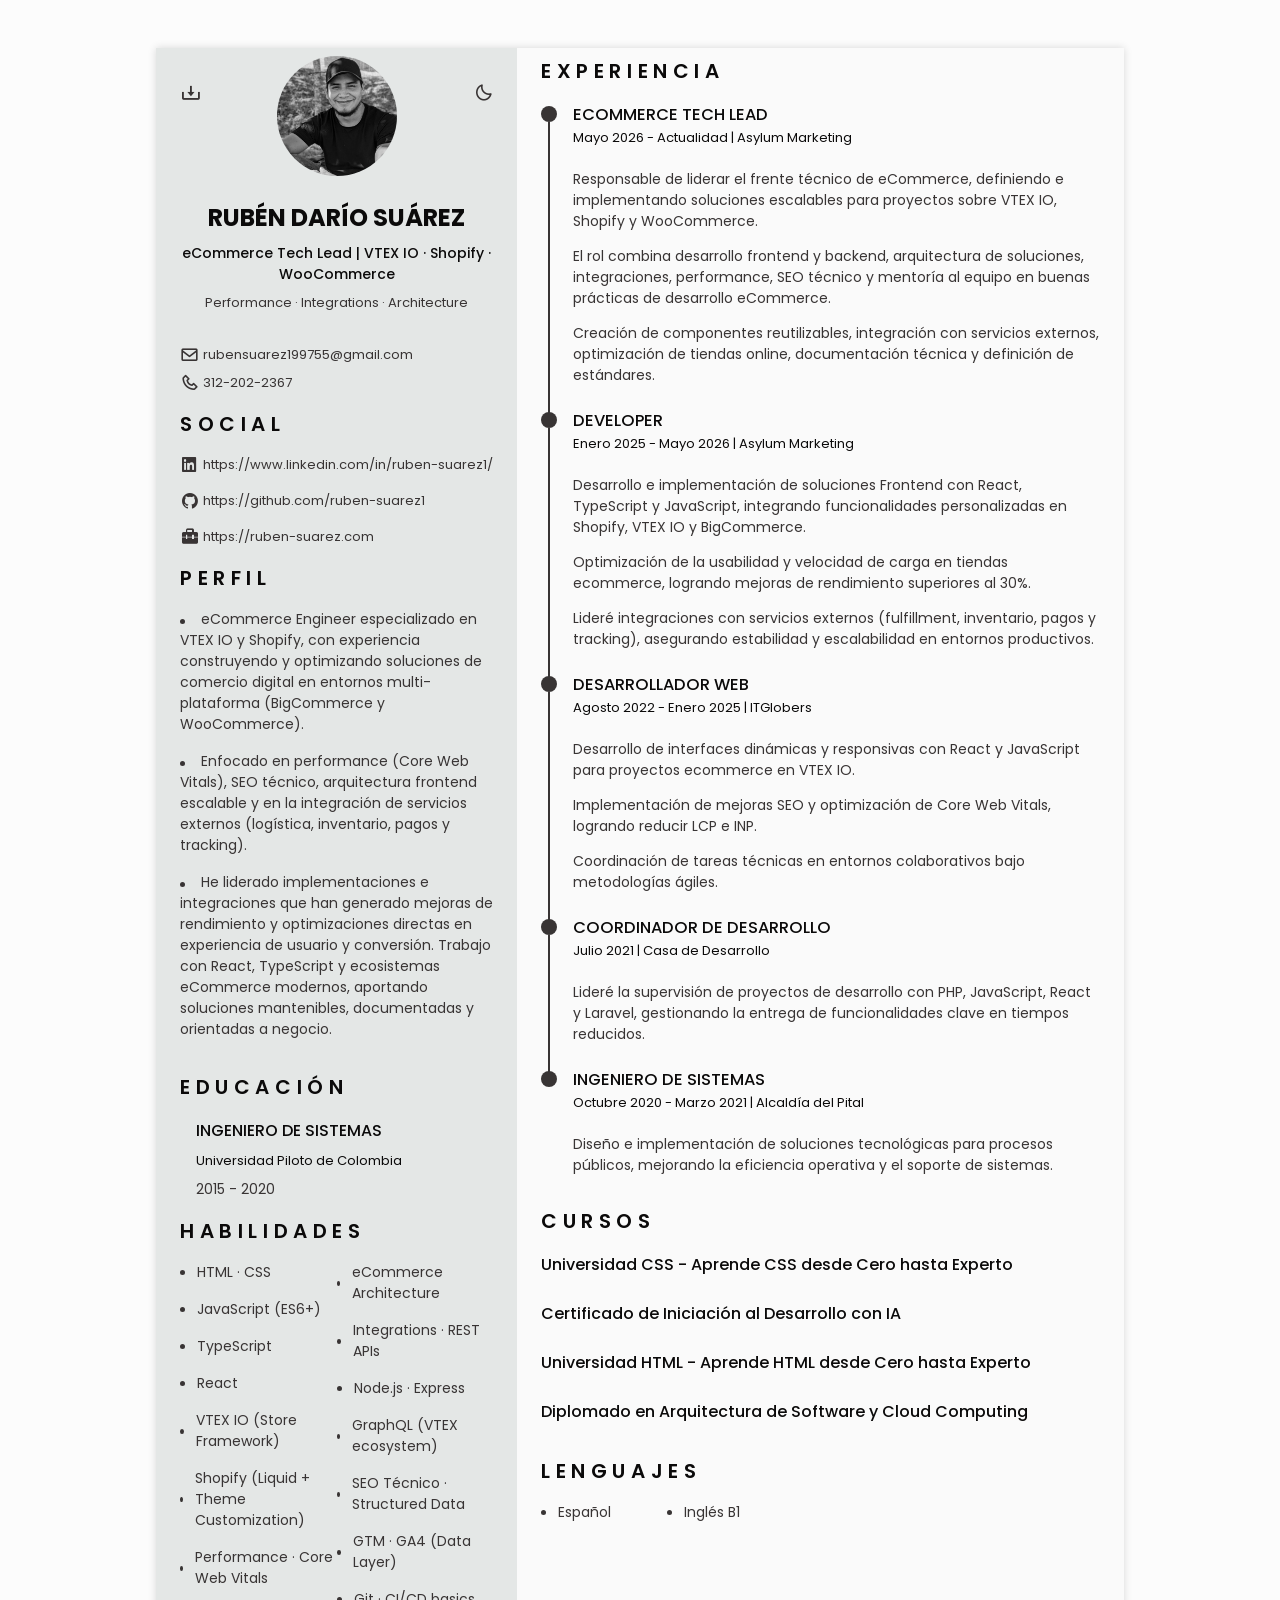
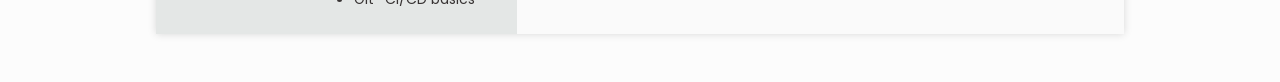
==== index.html @ ed1bb6a0 "feat(cv): alinear sitio con perfil LinkedIn PDF - Nombre con tildes: RUBÉN DARÍO SUÁREZ - Título act" ====
<!DOCTYPE html>
<html lang="es">

<head>
    <meta charset="UTF-8">
    <meta name="viewport" content="width=device-width, initial-scale=1.0">

    <!--========== BOX ICONS ==========-->
    <link rel="stylesheet" href="https://cdn.jsdelivr.net/npm/boxicons@latest/css/boxicons.min.css">

    <!--========== CSS ==========-->
    <link rel="stylesheet" href="assets/css/styles.css">

    <title>Rubén Darío Suárez - eCommerce Tech Lead</title>
</head>

<body>
    <!--========== HEADER ==========-->
    <header class="l-header" id="header">
        <nav class="nav bd-container">
            <a href="#" class="nav__logo">SUAREZ</a>

            <div class="nav__menu" id="nav-menu">
                <ul class="nav__list">


                    <li class="nav__item">
                        <a href="#home" class="nav__link activ-link">
                            <i class='bx bx-home nav__icon'></i>Inicio
                        </a>
                    </li>

                    <li class="nav__item">
                        <a href="#profile" class="nav__link">
                            <i class='bx bx-user nav__icon'></i>Perfil
                        </a>
                    </li>

                    <li class="nav__item">
                        <a href="#education" class="nav__link">
                            <i class='bx bx-book nav__icon'></i>Educación
                        </a>
                    </li>

                    <li class="nav__item">
                        <a href="#skills" class="nav__link">
                            <i class='bx bx-receipt nav__icon'></i>Habilidades
                        </a>
                    </li>

                    <li class="nav__item">
                        <a href="#experience" class="nav__link">
                            <i class='bx bx-briefcase-alt nav__icon'></i>Experiencia
                        </a>
                    </li>

                    <li class="nav__item">
                        <a href="#certificate" class="nav__link">
                            <i class='bx bx-award nav__icon'></i>Cursos
                        </a>
                    </li>

                    <li class="nav__item">
                        <a href="#references" class="nav__link">
                            <i class='bx bx-user-voice nav__icon'></i>Lenguajes
                        </a>
                    </li>


                </ul>
            </div>

            <div class="nav__toggle" id="nav-toggle">
                <i class='bx bx-grid-alt'></i>
            </div>
        </nav>
    </header>

    <main class="l-main bd-container">
        <!-- All elements within this div, is generated in PDF -->
        <div class="resume" id="area-cv">
            <div class="resume__left">
                <!--========== HOME ==========-->
                <section class="home" id="home">
                    <div class="home__container section bd-grid">
                        <div class="home__data bd-grid">
                            <img src='assets/img/perfil.jpg' alt="" class="home__img" />

                            <h1 class="home__title"><b>RUBÉN DARÍO SUÁREZ</b></h1>
                            <h3 class="home__profession">eCommerce Tech Lead | VTEX IO · Shopify · WooCommerce
                            </h3>
                            <span class="home__information cuality">Performance · Integrations · Architecture</span>

                            <!-- Button to generate and download the pdf. Available for desktop. -->
                            <div>
                                <a download="" href="assets/pdf/ResumeCv.pdf" class="home__button-movil">Download</a>
                            </div>
                        </div>

                        <div class="home__addres bd-grid">
                            <span class="home__information">
                                <i class='bx bx-envelope home__icon'></i> rubensuarez199755@gmail.com
                            </span>
                            <span class="home__information">
                                <i class='bx bx-phone home__icon'></i>312-202-2367
                            </span>
                        </div>
                    </div>
                    <!-- Theme change button -->
                    <i class='bx bx-moon change-theme' title="Theme" id="theme-button"></i>

                    <!-- Button to generate and download nthe pdf. Available for desktop-->
                    <i class='bx bx-download generate-pdf' title="Generate PDF" id="resume-button"></i>
                </section>

                <!--========== SOCIAL ==========-->
                <section class="social section">
                    <h2 class="section-title">SOCIAL</h2>

                    <div class="social__container bd-grid">
                        <a href="https://www.linkedin.com/in/ruben-suarez1/" target="__blank" class="social__link">
                            <i
                                class='bx bxl-linkedin-square social__icon'></i>https://www.linkedin.com/in/ruben-suarez1/
                        </a>
                        <a href="https://github.com/ruben-suarez1" target="__blank" class="social__link">
                            <i class='bx bxl-github social__icon'></i>https://github.com/ruben-suarez1
                        </a>
                        <a href="https://ruben-suarez.vercel.app/" target="__blank" class="social__link">
                            <i class='bx bxs-briefcase-alt-2 social__icon'></i>https://ruben-suarez.com
                        </a>
                    </div>
                </section>

                <!--========== PROFILE ==========-->
                <section class="profile section" id="profile">
                    <h2 class="section-title">PERFIL</h2>

                    <p class="profile__description">
                        <span class="skills__circle"></span>
                        eCommerce Engineer especializado en VTEX IO y Shopify, con experiencia construyendo y optimizando soluciones de comercio digital en entornos multi-plataforma (BigCommerce y WooCommerce).
                    </p>

                    <p class="profile__description">
                        <span class="skills__circle"></span>
                        Enfocado en performance (Core Web Vitals), SEO técnico, arquitectura frontend escalable y en la integración de servicios externos (logística, inventario, pagos y tracking).
                    </p>

                    <p class="profile__description">
                        <span class="skills__circle"></span>
                        He liderado implementaciones e integraciones que han generado mejoras de rendimiento y optimizaciones directas en experiencia de usuario y conversión. Trabajo con React, TypeScript y ecosistemas eCommerce modernos, aportando soluciones mantenibles, documentadas y orientadas a negocio.
                    </p>
                </section>

                <!--========== EDUCATION ==========-->
                <section class="education section" id="education">
                    <h2 class="section-title">EDUCACIÓN</h2>

                    <div class="education__container bd-grid">
                        <div class="education__content">
                            <div class="education__time">
                            </div>
                            <div class="education__data bd-grid">
                                <h3 class="education__title"> INGENIERO DE SISTEMAS</h3>
                                <span class="education__studies">Universidad Piloto de Colombia</span>
                                <span class="educatio__year">2015 - 2020</span>
                            </div>
                        </div>
                    </div>
                </section>


                <!--========== SKILLS  ==========-->
                <section class="skills section" id="skills">
                    <h2 class="section-title">HABILIDADES</h2>

                    <div class="skills__content bd-grid">
                        <ul class="skills__data">
                            <li class="skills__name"><span class="skills__circle"></span>HTML · CSS</li>
                            <li class="skills__name"><span class="skills__circle"></span>JavaScript (ES6+)</li>
                            <li class="skills__name"><span class="skills__circle"></span>TypeScript</li>
                            <li class="skills__name"><span class="skills__circle"></span>React</li>
                            <li class="skills__name"><span class="skills__circle"></span>VTEX IO (Store Framework)</li>
                            <li class="skills__name"><span class="skills__circle"></span>Shopify (Liquid + Theme
                                Customization)</li>
                            <li class="skills__name"><span class="skills__circle"></span>Performance · Core Web Vitals
                            </li>
                        </ul>

                        <ul class="skills__data">
                            <li class="skills__name"><span class="skills__circle"></span>eCommerce Architecture</li>
                            <li class="skills__name"><span class="skills__circle"></span>Integrations · REST APIs</li>
                            <li class="skills__name"><span class="skills__circle"></span>Node.js · Express</li>
                            <li class="skills__name"><span class="skills__circle"></span>GraphQL (VTEX ecosystem)</li>
                            <li class="skills__name"><span class="skills__circle"></span>SEO Técnico · Structured Data
                            </li>
                            <li class="skills__name"><span class="skills__circle"></span>GTM · GA4 (Data Layer)</li>
                            <li class="skills__name"><span class="skills__circle"></span>Git · CI/CD basics</li>
                        </ul>
                    </div>
                </section>

            </div>

            <div class="resume__right">
                <!--========== EXPERIENCE ==========-->
                <section class="experience section" id="experience">
                    <h2 class="section-title">EXPERIENCIA</h2>

                    <div class="experience__container bd-grid">
                        <div class="experience__content">
                            <div class="experience__time">
                                <span class="experience__rounder"></span>
                                <span class="experience__line"></span>
                            </div>

                            <div class="experience__data db-grid">
                                <h3 class="experience__tittle">ECOMMERCE TECH LEAD</h3>
                                <span class="experience__company">Mayo 2026 - Actualidad | Asylum Marketing</span>
                                <br /><br />
                                <p class="experience__decription">Responsable de liderar el frente técnico de eCommerce, definiendo e implementando soluciones escalables para proyectos sobre VTEX IO, Shopify y WooCommerce.</p>
                                <p class="experience__decription">El rol combina desarrollo frontend y backend, arquitectura de soluciones, integraciones, performance, SEO técnico y mentoría al equipo en buenas prácticas de desarrollo eCommerce.</p>
                                <p class="experience__decription">Creación de componentes reutilizables, integración con servicios externos, optimización de tiendas online, documentación técnica y definición de estándares.</p>
                            </div>
                        </div>

                        <div class="experience__content">
                            <div class="experience__time">
                                <span class="experience__rounder"></span>
                                <span class="experience__line"></span>
                            </div>

                            <div class="experience__data db-grid">
                                <h3 class="experience__tittle">DEVELOPER</h3>
                                <span class="experience__company">Enero 2025 - Mayo 2026 | Asylum Marketing</span>
                                <br /><br />
                                <p class="experience__decription">Desarrollo e implementación de soluciones Frontend con React, TypeScript y JavaScript, integrando funcionalidades personalizadas en Shopify, VTEX IO y BigCommerce.</p>
                                <p class="experience__decription">Optimización de la usabilidad y velocidad de carga en tiendas ecommerce, logrando mejoras de rendimiento superiores al 30%.</p>
                                <p class="experience__decription">Lideré integraciones con servicios externos (fulfillment, inventario, pagos y tracking), asegurando estabilidad y escalabilidad en entornos productivos.</p>
                            </div>
                        </div>

                        <div class="experience__content">
                            <div class="experience__time">
                                <span class="experience__rounder"></span>
                                <span class="experience__line"></span>
                            </div>

                            <div class="experience__data db-grid">
                                <h3 class="experience__tittle">DESARROLLADOR WEB</h3>
                                <span class="experience__company">Agosto 2022 - Enero 2025 | ITGlobers</span>
                                <br /><br />
                                <p class="experience__decription">Desarrollo de interfaces dinámicas y responsivas con React y JavaScript para proyectos ecommerce en VTEX IO.</p>
                                <p class="experience__decription">Implementación de mejoras SEO y optimización de Core Web Vitals, logrando reducir LCP e INP.</p>
                                <p class="experience__decription">Coordinación de tareas técnicas en entornos colaborativos bajo metodologías ágiles.</p>
                            </div>
                        </div>

                        <div class="experience__content">
                            <div class="experience__time">
                                <span class="experience__rounder"></span>
                                <span class="experience__line"></span>
                            </div>

                            <div class="experience__data db-grid">
                                <h3 class="experience__tittle">COORDINADOR DE DESARROLLO</h3>
                                <span class="experience__company">Julio 2021 | Casa de Desarrollo</span>
                                <br /><br />
                                <p class="experience__decription">Lideré la supervisión de proyectos de desarrollo con PHP, JavaScript, React y Laravel, gestionando la entrega de funcionalidades clave en tiempos reducidos.</p>
                            </div>
                        </div>

                        <div class="experience__content">
                            <div class="experience__time">
                                <span class="experience__rounder"></span>
                            </div>

                            <div class="experience__data db-grid">
                                <h3 class="experience__tittle">INGENIERO DE SISTEMAS</h3>
                                <span class="experience__company">Octubre 2020 - Marzo 2021 | Alcaldía del Pital</span>
                                <br /><br />
                                <p class="experience__decription">Diseño e implementación de soluciones tecnológicas para procesos públicos, mejorando la eficiencia operativa y el soporte de sistemas.</p>
                            </div>
                        </div>
                    </div>
                </section>

                <!--========== CERTIFICATES ==========-->
                <section class="certificate section" id="certificate">
                    <h2 class="section-title">CURSOS</h2>

                    <div class="certificate___container bd-grid">

                        <div class="certificate__content">
                            <h3 class="certificate__title">Universidad CSS - Aprende CSS desde Cero hasta Experto</h3>
                        </div>

                        <div class="certificate__content">
                            <h3 class="certificate__title">Certificado de Iniciación al Desarrollo con IA</h3>
                        </div>

                        <div class="certificate__content">
                            <h3 class="certificate__title">Universidad HTML - Aprende HTML desde Cero hasta Experto</h3>
                        </div>

                        <div class="certificate__content">
                            <h3 class="certificate__title">Diplomado en Arquitectura de Software y Cloud Computing</h3>
                        </div>

                    </div>
                </section>

                <!--========== REFERENCES ==========-->
                <!-- <section class="references section" id="references">
                    <h2 class="section-title">REFERENCIAS</h2>

                    <div class="references__container bd-grid">
                        <div class="references__content bd-grid">
                            <span class="references__subtitle"> Ing. Desarrolllador Nivel III</span>
                            <h3 class="references__title">Oscar Javier Gomez</h3>
                            <ul class="references__contact">
                                <li>Phone: 310-216-4941</li>
                                <li>Email: pipatk93@hotmail.com</li>
                            </ul>
                        </div>

                        <div class="references__content bd-grid">
                            <span class="references__subtitle">Consultor BI</span>
                            <h3 class="references__title">Cristian Camilo Pajoy Suarez</h3>
                            <ul class="references__contact">
                                <li>Phone: 320-356-4120</li>
                                <li>Email: ccpajoy18@gmail.com</li>
                            </ul>
                        </div>

                    </div>
                </section> -->

                <!--========== LANGUAGES ==========-->
                <section class="languages section">
                    <h2 class="section-title">LENGUAJES</h2>

                    <div class="languages__container">
                        <ul class="languages__content bd-grid">
                            <li class="languages__name">
                                <span class="languages__circle"></span>Español
                            </li>
                            <li class="languages__name">
                                <span class="languages__circle"></span>Inglés B1
                            </li>
                        </ul>
                    </div>
                </section>

                <!--========== INTERESTS ==========-->
                <!-- <section class="interests section">
                    <h2 class="section-title">Interests</h2>

                    <div class="interests__container bd-grid">
                        <div class="interests__content">
                            <i class='bx bx-headphone interests__icon'></i>
                            <span class="interests__name">Music</span>
                        </div>

                        <div class="interests__content">
                            <i class='bx bxs-plane-alt interests__icon'></i>
                            <span class="interests__name">Travel</span>
                        </div>

                        <div class="interests__content">
                            <i class='bx bx-laptop interests__icon'></i>
                            <span class="interests__name">Developer</span>
                        </div>

                        <div class="interests__content">
                            <i class='bx bx-dumbbell interests__icon'></i>
                            <span class="interests__name">Gym</span>
                        </div>

                        <div class="interests__content">
                            <i class='bx bx-message-alt-edit interests__icon'></i>
                            <span class="interests__name">Desing</span>
                        </div>

                    </div>
                </section> -->
            </div>
        </div>
    </main>

    <!--========== SCROLL TOP ==========-->
    <a href="#" class="scrolltop" id="scroll-top">
        <i class='bx bxs-up-arrow-alt scrolltop__icon'></i>
    </a>

    <!--========== HTML2PDF ==========-->
    <script src="assets/js/html2pdf.bundle.min.js"></script>

    <!--========== MAIN JS ==========-->
    <script src="assets/js/main.js"></script>
</body>

</html>
---- assets/css/styles.css ----
/*===== GOOGLE FONTS =====*/
@import url('https://fonts.googleapis.com/css2?family=Poppins:wght@400;500;600&display=swap');

/*===== VARIABLES CSS =====*/
:root {
  --header-height: 3rem;
  
  /*========== Colors ==========*/
  --title-color: #0B0A0A;
  --text-color: #383434;
  --text-color-light: #383434;
  --container-color: #FAFAFA;
  --container-color-alt: #e4e7e6;
  --body-color: #FCFCFC;

  /*========== Font and typography ==========*/
  --body-font: 'Poppins', sans-serif;
  --h1-font-size: 1.5rem;
  --h2-font-size: 1.25rem;
  --h3-font-size: 1rem;
  --normal-font-size: .875rem;
  --small-font-size: .813rem;
  --smaller-font-size: .75rem;

  /*========== Font weight ==========*/
  --font-medium: 500;
  --font-semi-bold: 600;

  /*========== Margenes ==========*/
  --mb-1: 1rem;
  --mb-2: 1.5rem;
  --mb-3: 1rem;

  /*========== z index ==========*/
  --z-tooltip: 10;
  --z-fixed: 100;
}

/*========== BASE ==========*/
*,::before,::after{
  box-sizing: border-box;
}

html{
  scroll-behavior: smooth;
}

/*========== Variables Dark theme ==========*/
body.dark-theme{
  --title-color: #F2F2F2;
  --text-color: #BFBFBF;
  --container-color: #212121;
  --container-color-alt: #181616;
  --body-color: #2B2B2B;
}

/*========== Button Dark/Light ==========*/
.change-theme{
  position: absolute;
  right: 0;
  top: 2.2rem;
  display: flex;
  color: var(--text-color);
  font-size: 1.2rem;
  cursor: pointer;
}

.change-theme:hover{
  color: var(--title-color);
}

/*========== Font size variables to scale cv ==========*/
body.scale-cv{
  --h1-font-size: .938rem;
  --h2-font-size: .938rem;
  --h3-font-size: .875rem;
  --normal-font-size: .713rem;
  --small-font-size: .75rem;
  --smaller-font-size: .688rem;
}

/*========== Generate PDF button ==========*/
.generate-pdf{
  display: none; 
  position: absolute;
  top: 2.2rem;
  left: 0;
  font-size: 1.3rem;
  color: var(--text-color);
  cursor: pointer;
}

.generate-pdf:hover{
  color: var(--title-color);
}

/*========== Classes modified to reduce size and print on A4 sheet ==========*/
.scale-cv .change-theme,
.scale-cv .generate-pdf{
  display: none;
}

.scale-cv .bd-container{
  max-width: 595px;
}

.scale-cv .section{
  padding: .75rem 0 .80rem;
}

.scale-cv .section-title{
  margin-bottom: .5rem;
}

.scale-cv .resume__left,
.scale-cv .resume__right{
  padding: 0 1rem;
}

.scale-cv .home__img{
  width: 90px;
  height: 90px;
}

.scale-cv .home__container{
  gap: 1.5rem;
}

.scale-cv .home__data{
  gap: .25rem;
}

.scale-cv .home__address,
.scale-cv .social__container{
  gap: .75rem;
}

.scale-cv .home__icon,
.scale-cv .social__icon,
.scale-cv .interests__icon{
  font-size: 1rem;
}

.scale-cv .education__container,
.scale-cv.experience__container,
.scale-cv .certificate__container{
  gap: 1rem;
}

.scale-cv .education__time,
.scale-cv .experience__time{
  padding-right: .5rem;
}

.scale-cv .education__rounder,
.scale-cv .experience__rounder{
  width: 11px;
  height: 11px;
  margin-top: .22rem;
}

.scale-cv .education__line,
.scale-cv .experience__line{
  width: 1px;
  height: 100%;
  transform: translate(5px, 0);
} 

.scale-cv .education__data,
.scale-cv .experience__data{
  gap: .25rem;
}

.scale-cv .skills__name{
  margin-bottom: var(--mb-1);
}

.scale-cv .interests__container{
  column-gap: 2.5rem;
}

body{
  margin: 0 0 var(--header-height) 0;
  padding: 0;
  font-family: var(--body-font);
  font-size: var(--normal-font-size);
  background-color: var(--body-color);
  color: var(--text-color);
}

h1,h2,h3,ul,p{
  margin: 0;
}

h1,h2,h3{
  color: var(--title-color);
  font-weight: var(--font-medium);
}

ul{
  padding: 0;
  list-style: none;
}

a{
  text-decoration: none;
}

img{
  max-width: 100%;
  height: auto;
}
/*========== CLASS CSS ==========*/
.section{
  padding: .5rem 0;
}

.section-title{
  font-size: var(--h2-font-size);
  color: var(--title-color);
  font-weight: var(--font-semi-bold);
  text-transform: uppercase;
  letter-spacing: .35rem;
  text-align: center;
  margin-bottom: var(--mb-3);
}

/*========== LAYOUT ==========*/
.bd-container{
  max-width: 968px;
  width: calc(100% - 3rem);
  margin-left: var(--mb-3);
  margin-right: var(--mb-3);
}

.bd-grid{
  display: grid;
  gap: .5rem;
}

.l-header{
  width: 100%;
  position: fixed;
  bottom: 0;
  left: 0;
  z-index: var(--z-fixed);
  background-color: var(--body-color);
  box-shadow: 0 -1px 4px rgba(0, 0, 0,.1);
  transition: .3s;
}


/*========== NAV ==========*/
.nav{
  height: var(--header-height);
  display: flex;
  justify-content: space-between;
  align-items: center;
}

@media screen and (max-width: 968px){
  .nav__menu{
    position: fixed;
    bottom: -100%;
    left: 0;
    width: 100%;
    padding: 2rem 1.5rem;
    background-color: var(--body-color);
    box-shadow: 0 1px 4px rgba(0,0,0,.1);
    border-radius: 1rem 1rem 0 0;
    z-index: var(--z-fixed);
    transition: .3s;
  }
}

.nav__logo,
.nav__toggle{
  color: var(--title-color);
  font-weight: var(--font-medium);
}

.nav__toggle{
  font-size: 1.2rem;
  cursor: pointer;
}

.nav__item{
  text-align: center;
}

.nav__list{
  display: grid;
  grid-template-columns: repeat(3, 1fr);
  gap: 2rem;
}

.nav__link{
  display: flex;
  flex-direction: column;
  font-size: var(--small-font-size);
  color: var(--text-color-light);
  font-weight: var(--font-medium);
}

.nav__link:hover{
  color: var(--title-color);
}

.nav__icon{
  font-size: 1.2rem;
  margin-bottom: var(--mb-1);
}
/* Show menu */
.show-menu{
  bottom: var(--header-height);
}

/* Active menu link */
.active-link{
  color: var(--title-color);
}

/*========== HOME ==========*/
.home{
  position: relative;
}

.home__container{
  gap: 3rem;
}

.home__data{
  gap: .5rem;
  text-align: center;
}

.home__img{
  width: 120px;
  height: 120px;
  border-radius: 50%;
  justify-self: center;
  margin-bottom: var(--mb-1);
}

.home__title{
  font-size: var(--h1-font-size);
}

.home__profession{
  font-size: var(--normal-font-size);
}

.home__address{
  gap: 1rem;
}

.home__information{
  display: flex;
  align-items: center;
  font-size: var(--small-font-size);
}

.home__icon{
  font-size: 1.2rem;
  margin-right: .25rem;
}

.home__button-movil{
  display: inline-block;
  border: 2px solid var(--text-color);
  color: var(--title-color);
  padding: 1rem 2rem;
  border-radius: .25rem;
  transition: .3s;
  font-weight: var(--font-medium);
  margin-top: var(--mb-3);
}

.home__button-movil:hover{
  background-color: var(--text-color);
  color: var(--container-color);
}
/*========== SOCIAL ==========*/
.social__container{
grid-template-columns: max-content;
gap: 1rem;
}

.social__link{
  display: inline-flex;
  align-items: center;
  font-size: var(--small-font-size);
  color: var(--text-color);
}

.social__link:hover{
  color: var(--title-color);
}

.social__icon{
  font-size: 1.2rem;
  margin-right: .25rem;
}

/*========== PROFILE ==========*/
.profile__description{
  text-align: center;
}

/*========== EDUCATION AND EXPERIENCE ==========*/
.education__content,
.experience__content{
  display: flex;
}

.education__time,
.experience__time{
  padding-right: 1rem;
}

.education__rounder,
.experience__rounder{
  position: relative;
  display: block;
  width: 16px;
  height: 16px;
  background-color: var(--text-color-light);
  border-radius: 50%;
  margin-top: .25rem;
}

.education__line,
.experience__line{
  display: block;
  width: 2px;
  height: 100%;
  background-color: var(--text-color-light);
  transform: translate(7px, 0);
}

.education__data,
.experience__data{
  gap: .5rem;
}

.education__title,
.experience__title{
  font-size: var(--h3-font-size);
}

.education__studies,
.experience__company{
  font-size: var(--small-font-size);
  color: var(--title-color);
}

.education__year{
  font-size: var(--small-font-size)
}
/*========== SKILLS AND LANGUAGES ==========*/
.skills__content,
.languages__content{
  grid-template-columns: repeat(2, 1fr);
}

.skills__content{
  gap: 0;
}

.skills__name,
.languages__name{
  display: flex;
  align-items: center;
  margin-bottom: var(--mb-3);
}

.skills__circle,
.languages__circle{
  display: inline-block;
  width: 5px;
  height: 5px;
  background-color: var(--text-color);
  border-radius: 50%;
  margin-right: .75rem;
}
/*========== CERTIFICATES ==========*/
.certificate__title{
  font-size: var(--h3-font-size);
}

/*========== REFERENCES ==========*/
.references__content{
  gap: .25rem;
}

.references__subtitle{
  color: var(--text-color-light);
}

.references__subtitle,
.references__contact{
  font-size: var(--smaller-font-size);
}

.references__title{
  font-size: var(--h3-font-size);
}
/*========== INTERESTS ==========*/
.interests__container{
  grid-template-columns: repeat(3, 1fr);
  margin-top: var(--mb-2);
}

.interests__content{
  display: flex;
  flex-direction: column;
  align-items: center;
}

.interests__icon{
  font-size: 1.5rem;
  color:var(--text-color-light);
  margin-bottom: .25rem;
}
/* Scroll top */
.scrolltop{
  position: fixed;
  right: 1rem;
  bottom: -20%;
  display: flex;
  justify-content: center;
  align-items: center;
  padding: .3rem;
  background-color: var(--container-color-alt);
  border-radius: .4rem;
  z-index: var(--z-tooltip);
  transition: .4s;
 /* visibility: hidden; */
}

.scrolltop__icon{
  font-size: 1.2rem;
  color: var(--text-color);
}

.show-scroll{
  visibility: visible;
  bottom: 5rem;
}
/*========== MEDIA QUERIES ==========*/
/* For small devices, menu two columns */
@media screen and (max-width: 320px){
  .nav__list{
    grid-template-columns: repeat(2, 1fr);
    gap: 1rem .5rem;
  }
}

/* Classes modified for large screen size */
@media screen and (min-width: 968px){
  body{
    margin: 3rem 0;
  }

  .bd-container{
    margin-left: auto;
    margin-right: auto;
  }

  .l-header,
  .scrolltop{
    display: none;
  }

  .resume{
    display: grid;
    grid-template-columns: .5fr 1fr;
    background-color: var(--container-color);
    box-shadow: 0 0 8px rgba(13, 12, 12, .15);
  }

  .resume__left{
    background-color: var(--container-color-alt);
  }

  .resume__left,
  .resume__right{
    padding: 0 1.5rem;
  }

  .generate-pdf{
    display: inline-block;
  }

  .section-title,
  .profile__description{
    text-align: initial;
    margin-bottom: 1rem;
  }

  .home__container{
    gap: .5rem;
  }

  .home__button-movil{
    display: none;
  }

  .references__container{
    grid-template-columns: repeat(2, 1fr);
  }

  .languages__content{
    grid-template-columns: repeat(3, max-content);
    column-gap: 3.5rem;
  }

  .interests__container{
    grid-template-columns: repeat(5, max-content);
    column-gap: 3.5rem;
  }
}

.textcopy {
  text-align: center;
  margin-top: 1rem;
}

.cuality {
  margin: 0 auto;
  margin-bottom: var(--mb-1);
}

.certificate__content {
  margin-bottom: var(--mb-1);
}

.experience__decription {
  margin-bottom: 14px;
}
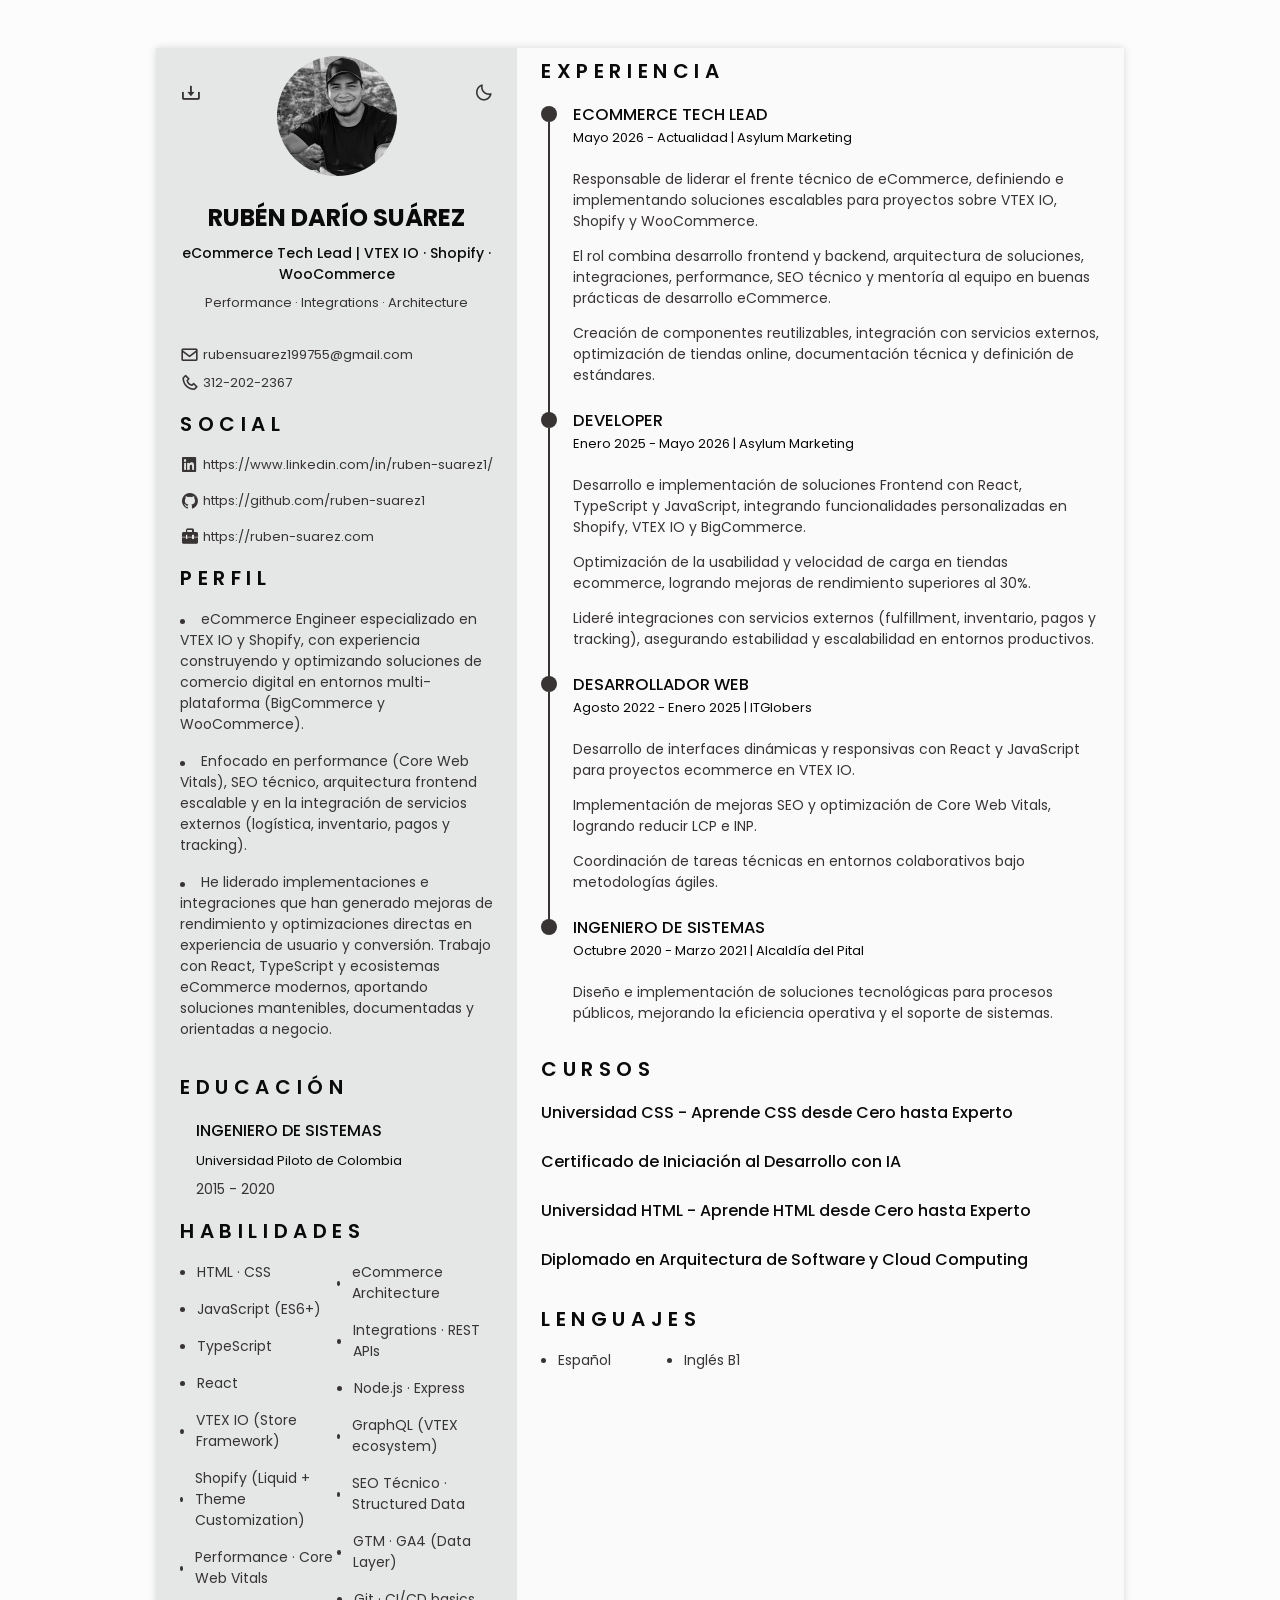
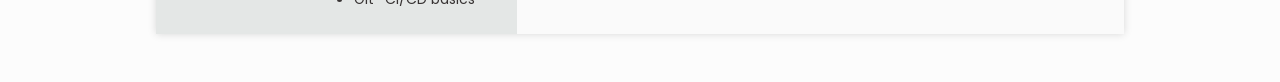
==== commit bb3b6a8a: "feat(cv): eliminar experiencia Casa de Desarrollo" ====
--- a/index.html
+++ b/index.html
@@ -258,20 +258,6 @@
                         <div class="experience__content">
                             <div class="experience__time">
                                 <span class="experience__rounder"></span>
-                                <span class="experience__line"></span>
-                            </div>
-
-                            <div class="experience__data db-grid">
-                                <h3 class="experience__tittle">COORDINADOR DE DESARROLLO</h3>
-                                <span class="experience__company">Julio 2021 | Casa de Desarrollo</span>
-                                <br /><br />
-                                <p class="experience__decription">Lideré la supervisión de proyectos de desarrollo con PHP, JavaScript, React y Laravel, gestionando la entrega de funcionalidades clave en tiempos reducidos.</p>
-                            </div>
-                        </div>
-
-                        <div class="experience__content">
-                            <div class="experience__time">
-                                <span class="experience__rounder"></span>
                             </div>
 
                             <div class="experience__data db-grid">
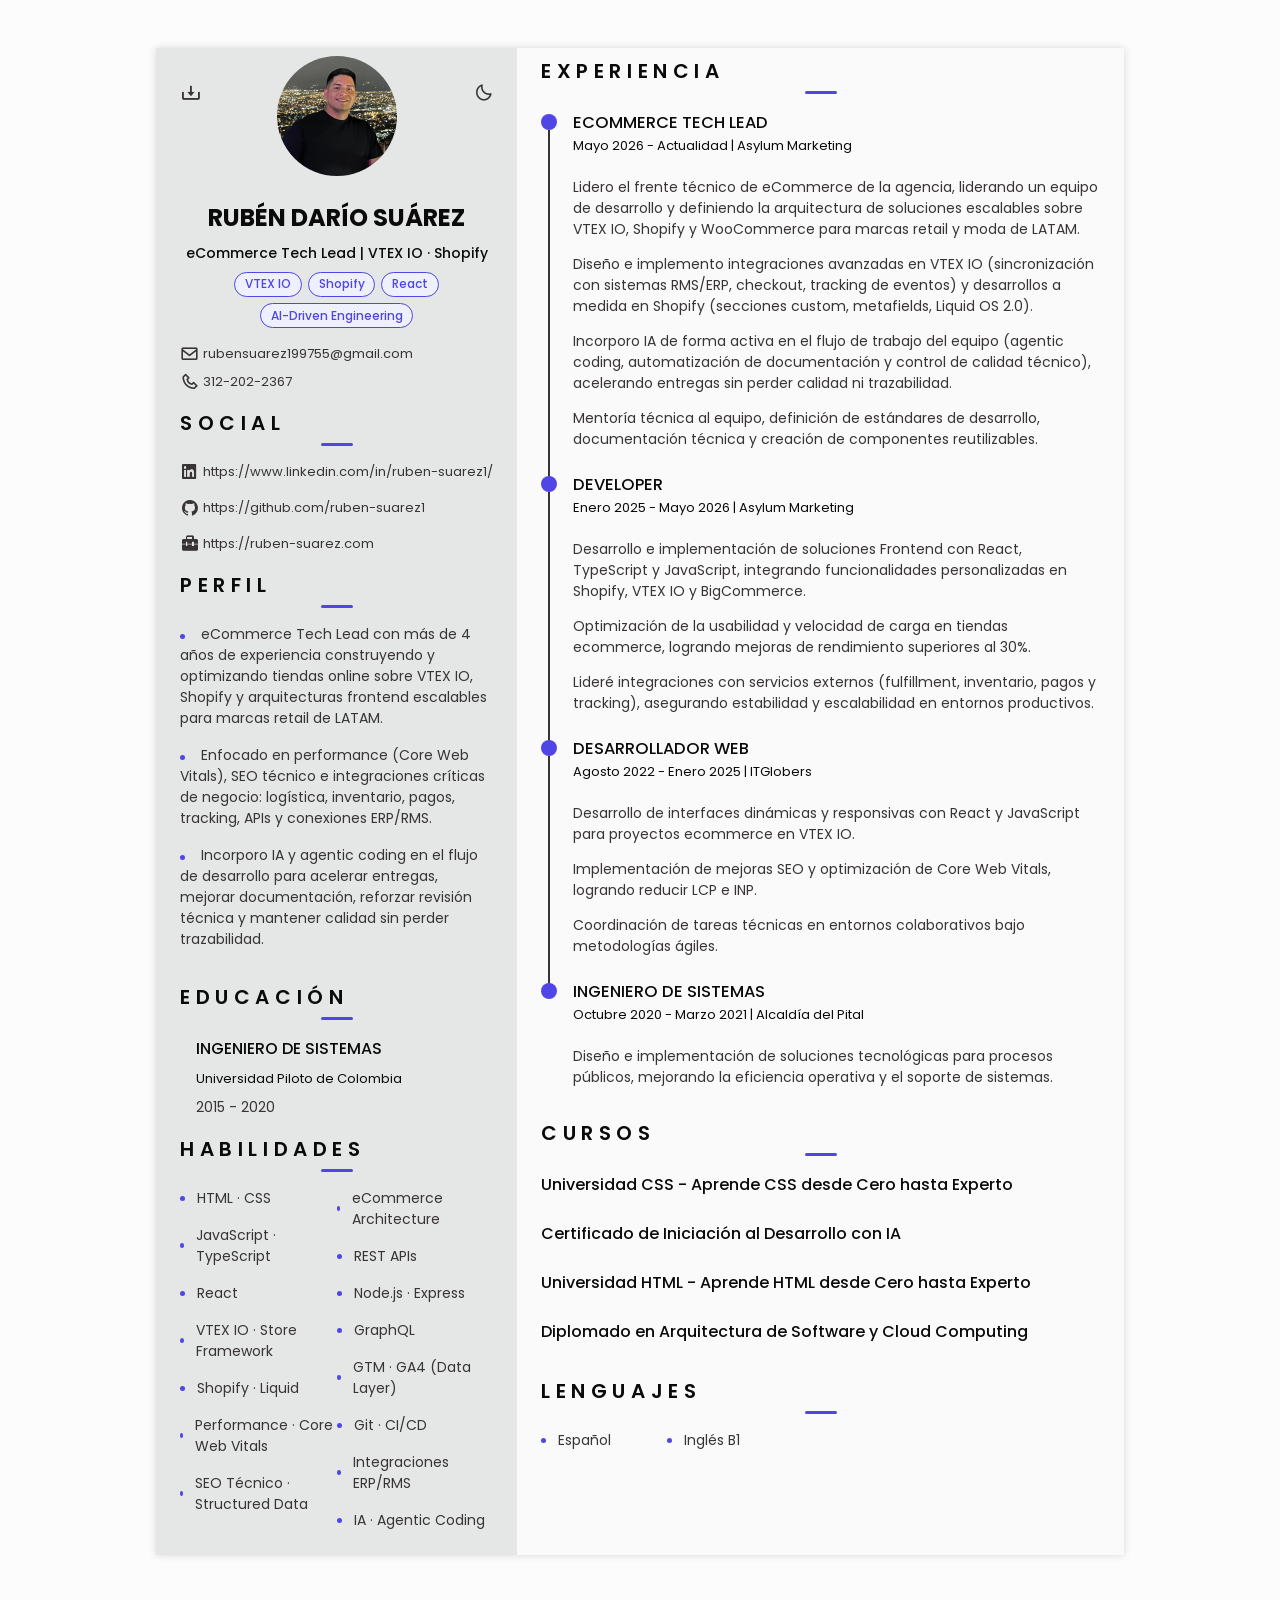
==== commit 671dcac3: "feat(cv): refine profile and ATS version" ====
--- a/index.html
+++ b/index.html
@@ -25,7 +25,7 @@
 
 
                     <li class="nav__item">
-                        <a href="#home" class="nav__link activ-link">
+                        <a href="#home" class="nav__link active-link">
                             <i class='bx bx-home nav__icon'></i>Inicio
                         </a>
                     </li>
@@ -87,9 +87,14 @@
                             <img src='assets/img/perfil.jpg' alt="" class="home__img" />
 
                             <h1 class="home__title"><b>RUBÉN DARÍO SUÁREZ</b></h1>
-                            <h3 class="home__profession">eCommerce Tech Lead | VTEX IO · Shopify · WooCommerce
+                            <h3 class="home__profession">eCommerce Tech Lead | VTEX IO · Shopify
                             </h3>
-                            <span class="home__information cuality">Performance · Integrations · Architecture</span>
+                            <div class="home__badges">
+                                <span class="home__badge">VTEX IO</span>
+                                <span class="home__badge">Shopify</span>
+                                <span class="home__badge">React</span>
+                                <span class="home__badge">AI-Driven Engineering</span>
+                            </div>
 
                             <!-- Button to generate and download the pdf. Available for desktop. -->
                             <div>
@@ -137,17 +142,17 @@
 
                     <p class="profile__description">
                         <span class="skills__circle"></span>
-                        eCommerce Engineer especializado en VTEX IO y Shopify, con experiencia construyendo y optimizando soluciones de comercio digital en entornos multi-plataforma (BigCommerce y WooCommerce).
+                        eCommerce Tech Lead con más de 4 años de experiencia construyendo y optimizando tiendas online sobre VTEX IO, Shopify y arquitecturas frontend escalables para marcas retail de LATAM.
                     </p>
 
                     <p class="profile__description">
                         <span class="skills__circle"></span>
-                        Enfocado en performance (Core Web Vitals), SEO técnico, arquitectura frontend escalable y en la integración de servicios externos (logística, inventario, pagos y tracking).
+                        Enfocado en performance (Core Web Vitals), SEO técnico e integraciones críticas de negocio: logística, inventario, pagos, tracking, APIs y conexiones ERP/RMS.
                     </p>
 
                     <p class="profile__description">
                         <span class="skills__circle"></span>
-                        He liderado implementaciones e integraciones que han generado mejoras de rendimiento y optimizaciones directas en experiencia de usuario y conversión. Trabajo con React, TypeScript y ecosistemas eCommerce modernos, aportando soluciones mantenibles, documentadas y orientadas a negocio.
+                        Incorporo IA y agentic coding en el flujo de desarrollo para acelerar entregas, mejorar documentación, reforzar revisión técnica y mantener calidad sin perder trazabilidad.
                     </p>
                 </section>
 
@@ -176,25 +181,25 @@
                     <div class="skills__content bd-grid">
                         <ul class="skills__data">
                             <li class="skills__name"><span class="skills__circle"></span>HTML · CSS</li>
-                            <li class="skills__name"><span class="skills__circle"></span>JavaScript (ES6+)</li>
-                            <li class="skills__name"><span class="skills__circle"></span>TypeScript</li>
+                            <li class="skills__name"><span class="skills__circle"></span>JavaScript · TypeScript</li>
                             <li class="skills__name"><span class="skills__circle"></span>React</li>
-                            <li class="skills__name"><span class="skills__circle"></span>VTEX IO (Store Framework)</li>
-                            <li class="skills__name"><span class="skills__circle"></span>Shopify (Liquid + Theme
-                                Customization)</li>
+                            <li class="skills__name"><span class="skills__circle"></span>VTEX IO · Store Framework</li>
+                            <li class="skills__name"><span class="skills__circle"></span>Shopify · Liquid</li>
                             <li class="skills__name"><span class="skills__circle"></span>Performance · Core Web Vitals
                             </li>
+                            <li class="skills__name"><span class="skills__circle"></span>SEO Técnico · Structured Data
+                            </li>
                         </ul>
 
                         <ul class="skills__data">
                             <li class="skills__name"><span class="skills__circle"></span>eCommerce Architecture</li>
-                            <li class="skills__name"><span class="skills__circle"></span>Integrations · REST APIs</li>
+                            <li class="skills__name"><span class="skills__circle"></span>REST APIs</li>
                             <li class="skills__name"><span class="skills__circle"></span>Node.js · Express</li>
-                            <li class="skills__name"><span class="skills__circle"></span>GraphQL (VTEX ecosystem)</li>
-                            <li class="skills__name"><span class="skills__circle"></span>SEO Técnico · Structured Data
-                            </li>
+                            <li class="skills__name"><span class="skills__circle"></span>GraphQL</li>
                             <li class="skills__name"><span class="skills__circle"></span>GTM · GA4 (Data Layer)</li>
-                            <li class="skills__name"><span class="skills__circle"></span>Git · CI/CD basics</li>
+                            <li class="skills__name"><span class="skills__circle"></span>Git · CI/CD</li>
+                            <li class="skills__name"><span class="skills__circle"></span>Integraciones ERP/RMS</li>
+                            <li class="skills__name"><span class="skills__circle"></span>IA · Agentic Coding</li>
                         </ul>
                     </div>
                 </section>
@@ -217,9 +222,10 @@
                                 <h3 class="experience__tittle">ECOMMERCE TECH LEAD</h3>
                                 <span class="experience__company">Mayo 2026 - Actualidad | Asylum Marketing</span>
                                 <br /><br />
-                                <p class="experience__decription">Responsable de liderar el frente técnico de eCommerce, definiendo e implementando soluciones escalables para proyectos sobre VTEX IO, Shopify y WooCommerce.</p>
-                                <p class="experience__decription">El rol combina desarrollo frontend y backend, arquitectura de soluciones, integraciones, performance, SEO técnico y mentoría al equipo en buenas prácticas de desarrollo eCommerce.</p>
-                                <p class="experience__decription">Creación de componentes reutilizables, integración con servicios externos, optimización de tiendas online, documentación técnica y definición de estándares.</p>
+                                <p class="experience__decription">Lidero el frente técnico de eCommerce de la agencia, liderando un equipo de desarrollo y definiendo la arquitectura de soluciones escalables sobre VTEX IO, Shopify y WooCommerce para marcas retail y moda de LATAM.</p>
+                                <p class="experience__decription">Diseño e implemento integraciones avanzadas en VTEX IO (sincronización con sistemas RMS/ERP, checkout, tracking de eventos) y desarrollos a medida en Shopify (secciones custom, metafields, Liquid OS 2.0).</p>
+                                <p class="experience__decription">Incorporo IA de forma activa en el flujo de trabajo del equipo (agentic coding, automatización de documentación y control de calidad técnico), acelerando entregas sin perder calidad ni trazabilidad.</p>
+                                <p class="experience__decription">Mentoría técnica al equipo, definición de estándares de desarrollo, documentación técnica y creación de componentes reutilizables.</p>
                             </div>
                         </div>
 
@@ -385,4 +391,4 @@
     <script src="assets/js/main.js"></script>
 </body>
 
-</html>+</html>
--- a/assets/css/styles.css
+++ b/assets/css/styles.css
@@ -12,6 +12,8 @@
   --container-color: #FAFAFA;
   --container-color-alt: #e4e7e6;
   --body-color: #FCFCFC;
+  --accent-color: #4f46e5;
+  --accent-color-light: #eef0fd;
 
   /*========== Font and typography ==========*/
   --body-font: 'Poppins', sans-serif;
@@ -52,6 +54,8 @@
   --container-color: #212121;
   --container-color-alt: #181616;
   --body-color: #2B2B2B;
+  --accent-color: #818cf8;
+  --accent-color-light: #2c2a4a;
 }
 
 /*========== Button Dark/Light ==========*/
@@ -101,7 +105,7 @@
 }
 
 .scale-cv .bd-container{
-  max-width: 595px;
+  max-width: 612px;
 }
 
 .scale-cv .section{
@@ -110,6 +114,12 @@
 
 .scale-cv .section-title{
   margin-bottom: .5rem;
+  padding-bottom: .15rem;
+}
+
+.scale-cv .section-title::after{
+  width: 22px;
+  height: 2px;
 }
 
 .scale-cv .resume__left,
@@ -128,6 +138,15 @@
 
 .scale-cv .home__data{
   gap: .25rem;
+}
+
+.scale-cv .home__badges{
+  gap: .25rem;
+}
+
+.scale-cv .home__badge{
+  font-size: .563rem;
+  padding: .1rem .45rem;
 }
 
 .scale-cv .home__address,
@@ -216,6 +235,7 @@
 }
 
 .section-title{
+  position: relative;
   font-size: var(--h2-font-size);
   color: var(--title-color);
   font-weight: var(--font-semi-bold);
@@ -223,6 +243,19 @@
   letter-spacing: .35rem;
   text-align: center;
   margin-bottom: var(--mb-3);
+  padding-bottom: .5rem;
+}
+
+.section-title::after{
+  content: '';
+  position: absolute;
+  left: 50%;
+  bottom: 0;
+  transform: translateX(-50%);
+  width: 32px;
+  height: 3px;
+  border-radius: 2px;
+  background-color: var(--accent-color);
 }
 
 /*========== LAYOUT ==========*/
@@ -303,7 +336,7 @@
 }
 
 .nav__link:hover{
-  color: var(--title-color);
+  color: var(--accent-color);
 }
 
 .nav__icon{
@@ -317,7 +350,7 @@
 
 /* Active menu link */
 .active-link{
-  color: var(--title-color);
+  color: var(--accent-color);
 }
 
 /*========== HOME ==========*/
@@ -358,6 +391,24 @@
   display: flex;
   align-items: center;
   font-size: var(--small-font-size);
+}
+
+.home__badges{
+  display: flex;
+  flex-wrap: wrap;
+  justify-content: center;
+  gap: .4rem;
+}
+
+.home__badge{
+  font-size: var(--smaller-font-size);
+  font-weight: var(--font-medium);
+  color: var(--accent-color);
+  background-color: var(--accent-color-light);
+  border: 1px solid var(--accent-color);
+  border-radius: 1rem;
+  padding: .15rem .6rem;
+  white-space: nowrap;
 }
 
 .home__icon{
@@ -377,8 +428,9 @@
 }
 
 .home__button-movil:hover{
-  background-color: var(--text-color);
-  color: var(--container-color);
+  background-color: var(--accent-color);
+  border-color: var(--accent-color);
+  color: #fff;
 }
 /*========== SOCIAL ==========*/
 .social__container{
@@ -394,7 +446,7 @@
 }
 
 .social__link:hover{
-  color: var(--title-color);
+  color: var(--accent-color);
 }
 
 .social__icon{
@@ -424,7 +476,7 @@
   display: block;
   width: 16px;
   height: 16px;
-  background-color: var(--text-color-light);
+  background-color: var(--accent-color);
   border-radius: 50%;
   margin-top: .25rem;
 }
@@ -479,7 +531,7 @@
   display: inline-block;
   width: 5px;
   height: 5px;
-  background-color: var(--text-color);
+  background-color: var(--accent-color);
   border-radius: 50%;
   margin-right: .75rem;
 }
@@ -531,7 +583,7 @@
   justify-content: center;
   align-items: center;
   padding: .3rem;
-  background-color: var(--container-color-alt);
+  background-color: var(--accent-color);
   border-radius: .4rem;
   z-index: var(--z-tooltip);
   transition: .4s;
@@ -540,7 +592,7 @@
 
 .scrolltop__icon{
   font-size: 1.2rem;
-  color: var(--text-color);
+  color: #fff;
 }
 
 .show-scroll{
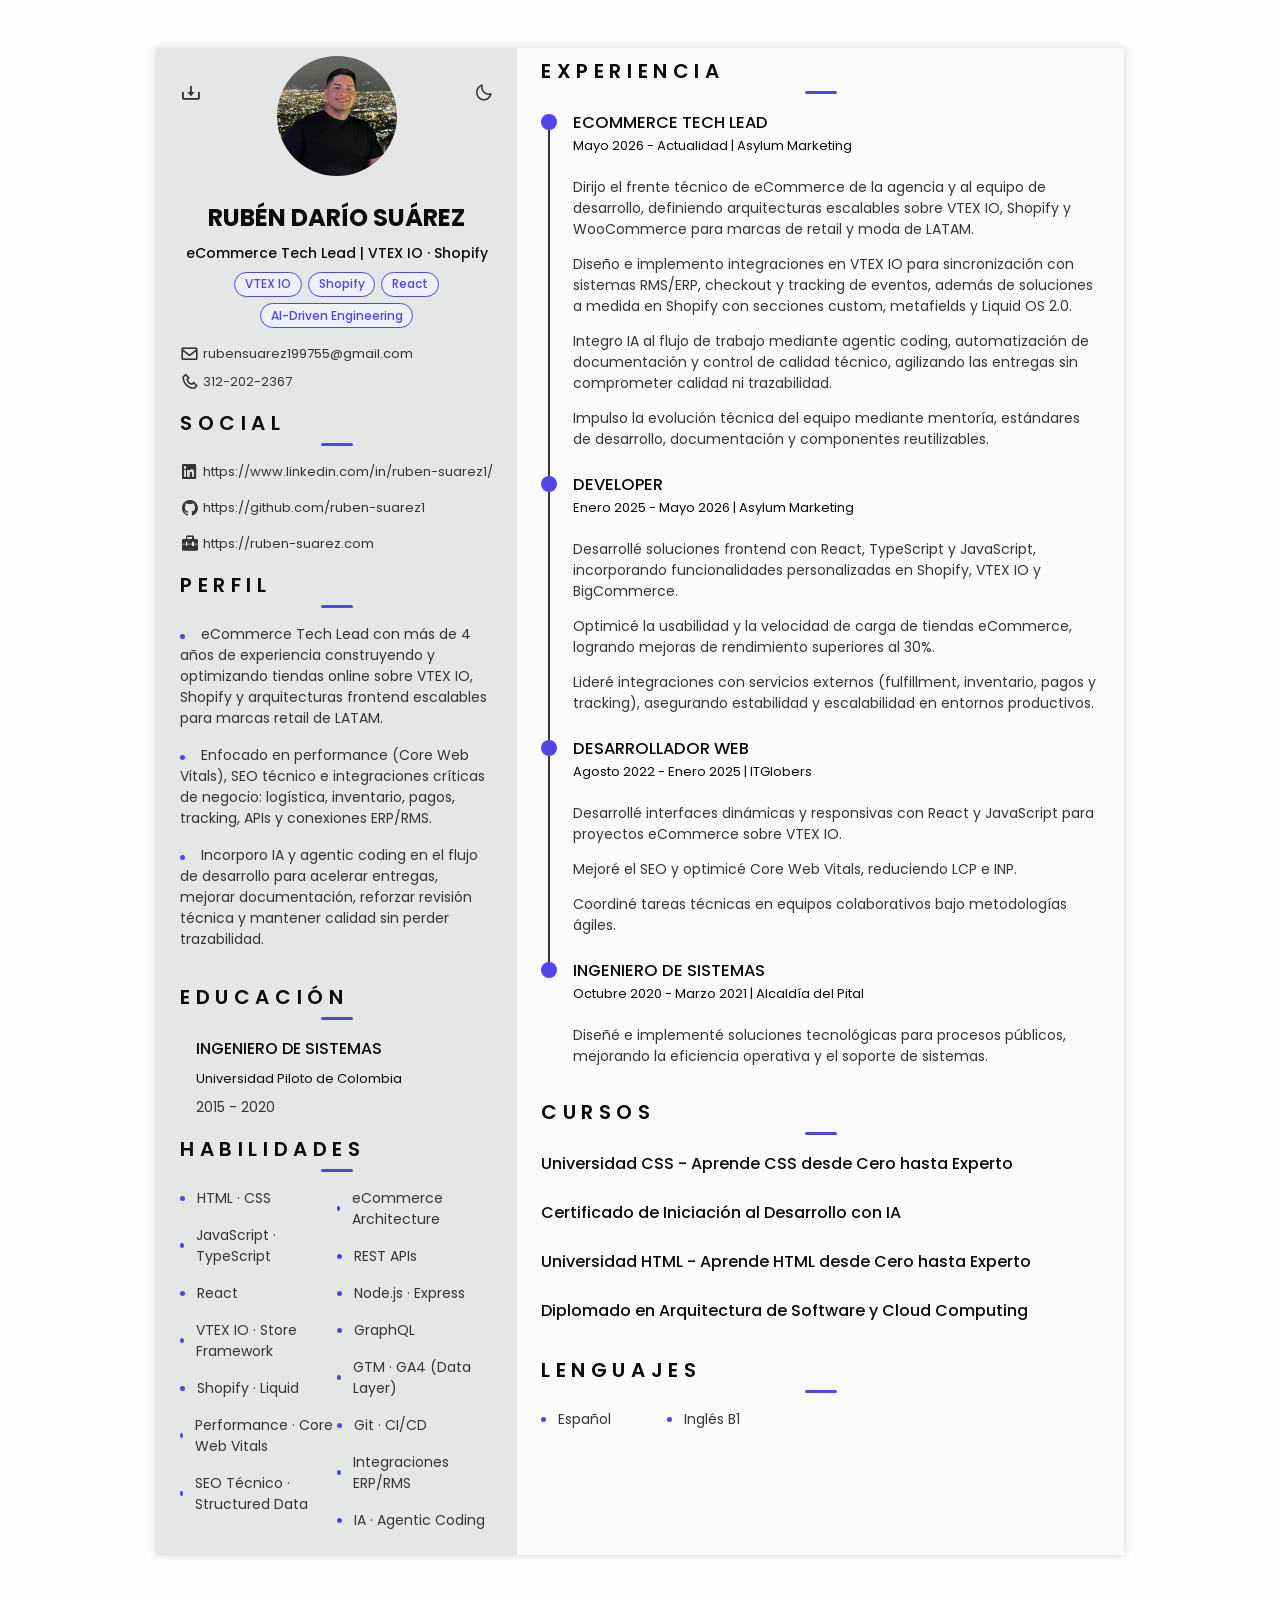
==== commit 0347ff09: "feat(cv): refine experience descriptions" ====
--- a/index.html
+++ b/index.html
@@ -222,10 +222,10 @@
                                 <h3 class="experience__tittle">ECOMMERCE TECH LEAD</h3>
                                 <span class="experience__company">Mayo 2026 - Actualidad | Asylum Marketing</span>
                                 <br /><br />
-                                <p class="experience__decription">Lidero el frente técnico de eCommerce de la agencia, liderando un equipo de desarrollo y definiendo la arquitectura de soluciones escalables sobre VTEX IO, Shopify y WooCommerce para marcas retail y moda de LATAM.</p>
-                                <p class="experience__decription">Diseño e implemento integraciones avanzadas en VTEX IO (sincronización con sistemas RMS/ERP, checkout, tracking de eventos) y desarrollos a medida en Shopify (secciones custom, metafields, Liquid OS 2.0).</p>
-                                <p class="experience__decription">Incorporo IA de forma activa en el flujo de trabajo del equipo (agentic coding, automatización de documentación y control de calidad técnico), acelerando entregas sin perder calidad ni trazabilidad.</p>
-                                <p class="experience__decription">Mentoría técnica al equipo, definición de estándares de desarrollo, documentación técnica y creación de componentes reutilizables.</p>
+                                <p class="experience__decription">Dirijo el frente técnico de eCommerce de la agencia y al equipo de desarrollo, definiendo arquitecturas escalables sobre VTEX IO, Shopify y WooCommerce para marcas de retail y moda de LATAM.</p>
+                                <p class="experience__decription">Diseño e implemento integraciones en VTEX IO para sincronización con sistemas RMS/ERP, checkout y tracking de eventos, además de soluciones a medida en Shopify con secciones custom, metafields y Liquid OS 2.0.</p>
+                                <p class="experience__decription">Integro IA al flujo de trabajo mediante agentic coding, automatización de documentación y control de calidad técnico, agilizando las entregas sin comprometer calidad ni trazabilidad.</p>
+                                <p class="experience__decription">Impulso la evolución técnica del equipo mediante mentoría, estándares de desarrollo, documentación y componentes reutilizables.</p>
                             </div>
                         </div>
 
@@ -239,8 +239,8 @@
                                 <h3 class="experience__tittle">DEVELOPER</h3>
                                 <span class="experience__company">Enero 2025 - Mayo 2026 | Asylum Marketing</span>
                                 <br /><br />
-                                <p class="experience__decription">Desarrollo e implementación de soluciones Frontend con React, TypeScript y JavaScript, integrando funcionalidades personalizadas en Shopify, VTEX IO y BigCommerce.</p>
-                                <p class="experience__decription">Optimización de la usabilidad y velocidad de carga en tiendas ecommerce, logrando mejoras de rendimiento superiores al 30%.</p>
+                                <p class="experience__decription">Desarrollé soluciones frontend con React, TypeScript y JavaScript, incorporando funcionalidades personalizadas en Shopify, VTEX IO y BigCommerce.</p>
+                                <p class="experience__decription">Optimicé la usabilidad y la velocidad de carga de tiendas eCommerce, logrando mejoras de rendimiento superiores al 30%.</p>
                                 <p class="experience__decription">Lideré integraciones con servicios externos (fulfillment, inventario, pagos y tracking), asegurando estabilidad y escalabilidad en entornos productivos.</p>
                             </div>
                         </div>
@@ -255,9 +255,9 @@
                                 <h3 class="experience__tittle">DESARROLLADOR WEB</h3>
                                 <span class="experience__company">Agosto 2022 - Enero 2025 | ITGlobers</span>
                                 <br /><br />
-                                <p class="experience__decription">Desarrollo de interfaces dinámicas y responsivas con React y JavaScript para proyectos ecommerce en VTEX IO.</p>
-                                <p class="experience__decription">Implementación de mejoras SEO y optimización de Core Web Vitals, logrando reducir LCP e INP.</p>
-                                <p class="experience__decription">Coordinación de tareas técnicas en entornos colaborativos bajo metodologías ágiles.</p>
+                                <p class="experience__decription">Desarrollé interfaces dinámicas y responsivas con React y JavaScript para proyectos eCommerce sobre VTEX IO.</p>
+                                <p class="experience__decription">Mejoré el SEO y optimicé Core Web Vitals, reduciendo LCP e INP.</p>
+                                <p class="experience__decription">Coordiné tareas técnicas en equipos colaborativos bajo metodologías ágiles.</p>
                             </div>
                         </div>
 
@@ -270,7 +270,7 @@
                                 <h3 class="experience__tittle">INGENIERO DE SISTEMAS</h3>
                                 <span class="experience__company">Octubre 2020 - Marzo 2021 | Alcaldía del Pital</span>
                                 <br /><br />
-                                <p class="experience__decription">Diseño e implementación de soluciones tecnológicas para procesos públicos, mejorando la eficiencia operativa y el soporte de sistemas.</p>
+                                <p class="experience__decription">Diseñé e implementé soluciones tecnológicas para procesos públicos, mejorando la eficiencia operativa y el soporte de sistemas.</p>
                             </div>
                         </div>
                     </div>
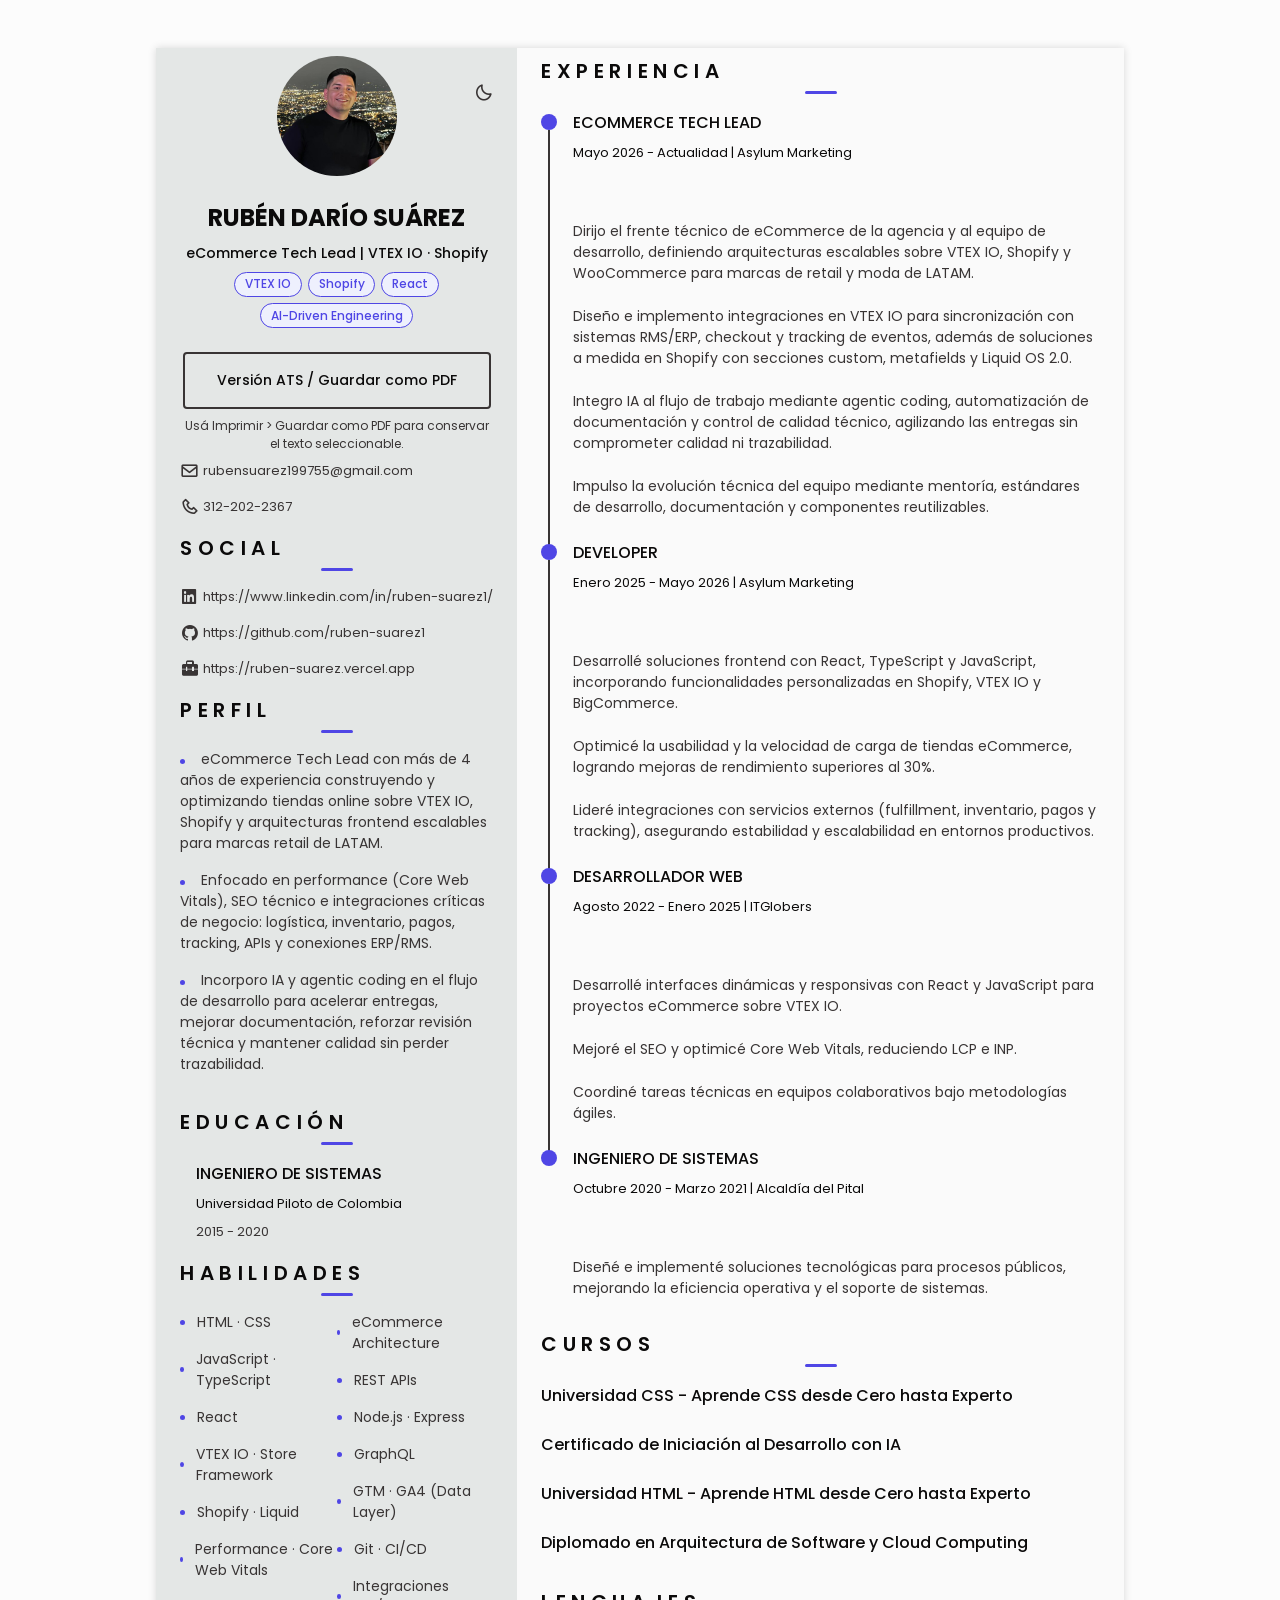
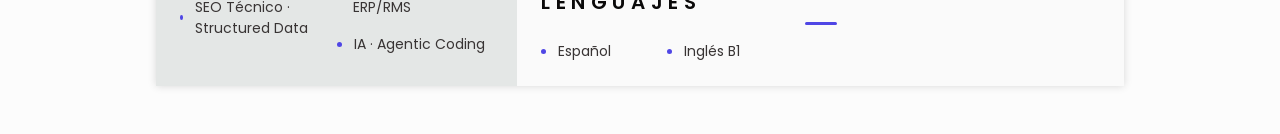
==== commit 861aada4: "fix(cv): replace raster PDF with ATS print flow" ====
--- a/index.html
+++ b/index.html
@@ -4,6 +4,8 @@
 <head>
     <meta charset="UTF-8">
     <meta name="viewport" content="width=device-width, initial-scale=1.0">
+    <meta name="description" content="CV de Rubén Darío Suárez, eCommerce Tech Lead especializado en VTEX IO, Shopify y frontend.">
+    <link rel="canonical" href="https://ruben-suarez.vercel.app">
 
     <!--========== BOX ICONS ==========-->
     <link rel="stylesheet" href="https://cdn.jsdelivr.net/npm/boxicons@latest/css/boxicons.min.css">
@@ -70,15 +72,15 @@
                 </ul>
             </div>
 
-            <div class="nav__toggle" id="nav-toggle">
-                <i class='bx bx-grid-alt'></i>
-            </div>
+            <button class="nav__toggle" id="nav-toggle" type="button" aria-label="Abrir menú"
+                aria-expanded="false" aria-controls="nav-menu">
+                <i class='bx bx-grid-alt' aria-hidden="true"></i>
+            </button>
         </nav>
     </header>
 
     <main class="l-main bd-container">
-        <!-- All elements within this div, is generated in PDF -->
-        <div class="resume" id="area-cv">
+        <div class="resume">
             <div class="resume__left">
                 <!--========== HOME ==========-->
                 <section class="home" id="home">
@@ -96,26 +98,24 @@
                                 <span class="home__badge">AI-Driven Engineering</span>
                             </div>
 
-                            <!-- Button to generate and download the pdf. Available for desktop. -->
-                            <div>
-                                <a download="" href="assets/pdf/ResumeCv.pdf" class="home__button-movil">Download</a>
-                            </div>
-                        </div>
-
-                        <div class="home__addres bd-grid">
-                            <span class="home__information">
-                                <i class='bx bx-envelope home__icon'></i> rubensuarez199755@gmail.com
-                            </span>
-                            <span class="home__information">
-                                <i class='bx bx-phone home__icon'></i>312-202-2367
-                            </span>
+                            <div class="home__ats">
+                                <a href="cv-ats.html" class="home__ats-button">Versión ATS / Guardar como PDF</a>
+                                <p class="home__ats-help">Usá Imprimir &gt; Guardar como PDF para conservar el texto seleccionable.</p>
+                            </div>
+                        </div>
+
+                        <div class="home__address bd-grid">
+                            <a class="home__information" href="mailto:rubensuarez199755@gmail.com">
+                                <i class='bx bx-envelope home__icon' aria-hidden="true"></i>rubensuarez199755@gmail.com
+                            </a>
+                            <a class="home__information" href="tel:312-202-2367">
+                                <i class='bx bx-phone home__icon' aria-hidden="true"></i>312-202-2367
+                            </a>
                         </div>
                     </div>
                     <!-- Theme change button -->
-                    <i class='bx bx-moon change-theme' title="Theme" id="theme-button"></i>
-
-                    <!-- Button to generate and download nthe pdf. Available for desktop-->
-                    <i class='bx bx-download generate-pdf' title="Generate PDF" id="resume-button"></i>
+                    <button class='bx bx-moon change-theme' type="button" aria-label="Cambiar tema de color"
+                        aria-pressed="false" id="theme-button"></button>
                 </section>
 
                 <!--========== SOCIAL ==========-->
@@ -123,15 +123,18 @@
                     <h2 class="section-title">SOCIAL</h2>
 
                     <div class="social__container bd-grid">
-                        <a href="https://www.linkedin.com/in/ruben-suarez1/" target="__blank" class="social__link">
+                        <a href="https://www.linkedin.com/in/ruben-suarez1/" target="_blank"
+                            rel="noopener noreferrer" class="social__link">
                             <i
                                 class='bx bxl-linkedin-square social__icon'></i>https://www.linkedin.com/in/ruben-suarez1/
                         </a>
-                        <a href="https://github.com/ruben-suarez1" target="__blank" class="social__link">
+                        <a href="https://github.com/ruben-suarez1" target="_blank" rel="noopener noreferrer"
+                            class="social__link">
                             <i class='bx bxl-github social__icon'></i>https://github.com/ruben-suarez1
                         </a>
-                        <a href="https://ruben-suarez.vercel.app/" target="__blank" class="social__link">
-                            <i class='bx bxs-briefcase-alt-2 social__icon'></i>https://ruben-suarez.com
+                        <a href="https://ruben-suarez.vercel.app" target="_blank" rel="noopener noreferrer"
+                            class="social__link">
+                            <i class='bx bxs-briefcase-alt-2 social__icon'></i>https://ruben-suarez.vercel.app
                         </a>
                     </div>
                 </section>
@@ -167,7 +170,7 @@
                             <div class="education__data bd-grid">
                                 <h3 class="education__title"> INGENIERO DE SISTEMAS</h3>
                                 <span class="education__studies">Universidad Piloto de Colombia</span>
-                                <span class="educatio__year">2015 - 2020</span>
+                                <span class="education__year">2015 - 2020</span>
                             </div>
                         </div>
                     </div>
@@ -218,14 +221,14 @@
                                 <span class="experience__line"></span>
                             </div>
 
-                            <div class="experience__data db-grid">
-                                <h3 class="experience__tittle">ECOMMERCE TECH LEAD</h3>
+                            <div class="experience__data bd-grid">
+                                <h3 class="experience__title">ECOMMERCE TECH LEAD</h3>
                                 <span class="experience__company">Mayo 2026 - Actualidad | Asylum Marketing</span>
                                 <br /><br />
-                                <p class="experience__decription">Dirijo el frente técnico de eCommerce de la agencia y al equipo de desarrollo, definiendo arquitecturas escalables sobre VTEX IO, Shopify y WooCommerce para marcas de retail y moda de LATAM.</p>
-                                <p class="experience__decription">Diseño e implemento integraciones en VTEX IO para sincronización con sistemas RMS/ERP, checkout y tracking de eventos, además de soluciones a medida en Shopify con secciones custom, metafields y Liquid OS 2.0.</p>
-                                <p class="experience__decription">Integro IA al flujo de trabajo mediante agentic coding, automatización de documentación y control de calidad técnico, agilizando las entregas sin comprometer calidad ni trazabilidad.</p>
-                                <p class="experience__decription">Impulso la evolución técnica del equipo mediante mentoría, estándares de desarrollo, documentación y componentes reutilizables.</p>
+                                <p class="experience__description">Dirijo el frente técnico de eCommerce de la agencia y al equipo de desarrollo, definiendo arquitecturas escalables sobre VTEX IO, Shopify y WooCommerce para marcas de retail y moda de LATAM.</p>
+                                <p class="experience__description">Diseño e implemento integraciones en VTEX IO para sincronización con sistemas RMS/ERP, checkout y tracking de eventos, además de soluciones a medida en Shopify con secciones custom, metafields y Liquid OS 2.0.</p>
+                                <p class="experience__description">Integro IA al flujo de trabajo mediante agentic coding, automatización de documentación y control de calidad técnico, agilizando las entregas sin comprometer calidad ni trazabilidad.</p>
+                                <p class="experience__description">Impulso la evolución técnica del equipo mediante mentoría, estándares de desarrollo, documentación y componentes reutilizables.</p>
                             </div>
                         </div>
 
@@ -235,13 +238,13 @@
                                 <span class="experience__line"></span>
                             </div>
 
-                            <div class="experience__data db-grid">
-                                <h3 class="experience__tittle">DEVELOPER</h3>
+                            <div class="experience__data bd-grid">
+                                <h3 class="experience__title">DEVELOPER</h3>
                                 <span class="experience__company">Enero 2025 - Mayo 2026 | Asylum Marketing</span>
                                 <br /><br />
-                                <p class="experience__decription">Desarrollé soluciones frontend con React, TypeScript y JavaScript, incorporando funcionalidades personalizadas en Shopify, VTEX IO y BigCommerce.</p>
-                                <p class="experience__decription">Optimicé la usabilidad y la velocidad de carga de tiendas eCommerce, logrando mejoras de rendimiento superiores al 30%.</p>
-                                <p class="experience__decription">Lideré integraciones con servicios externos (fulfillment, inventario, pagos y tracking), asegurando estabilidad y escalabilidad en entornos productivos.</p>
+                                <p class="experience__description">Desarrollé soluciones frontend con React, TypeScript y JavaScript, incorporando funcionalidades personalizadas en Shopify, VTEX IO y BigCommerce.</p>
+                                <p class="experience__description">Optimicé la usabilidad y la velocidad de carga de tiendas eCommerce, logrando mejoras de rendimiento superiores al 30%.</p>
+                                <p class="experience__description">Lideré integraciones con servicios externos (fulfillment, inventario, pagos y tracking), asegurando estabilidad y escalabilidad en entornos productivos.</p>
                             </div>
                         </div>
 
@@ -251,13 +254,13 @@
                                 <span class="experience__line"></span>
                             </div>
 
-                            <div class="experience__data db-grid">
-                                <h3 class="experience__tittle">DESARROLLADOR WEB</h3>
+                            <div class="experience__data bd-grid">
+                                <h3 class="experience__title">DESARROLLADOR WEB</h3>
                                 <span class="experience__company">Agosto 2022 - Enero 2025 | ITGlobers</span>
                                 <br /><br />
-                                <p class="experience__decription">Desarrollé interfaces dinámicas y responsivas con React y JavaScript para proyectos eCommerce sobre VTEX IO.</p>
-                                <p class="experience__decription">Mejoré el SEO y optimicé Core Web Vitals, reduciendo LCP e INP.</p>
-                                <p class="experience__decription">Coordiné tareas técnicas en equipos colaborativos bajo metodologías ágiles.</p>
+                                <p class="experience__description">Desarrollé interfaces dinámicas y responsivas con React y JavaScript para proyectos eCommerce sobre VTEX IO.</p>
+                                <p class="experience__description">Mejoré el SEO y optimicé Core Web Vitals, reduciendo LCP e INP.</p>
+                                <p class="experience__description">Coordiné tareas técnicas en equipos colaborativos bajo metodologías ágiles.</p>
                             </div>
                         </div>
 
@@ -266,11 +269,11 @@
                                 <span class="experience__rounder"></span>
                             </div>
 
-                            <div class="experience__data db-grid">
-                                <h3 class="experience__tittle">INGENIERO DE SISTEMAS</h3>
+                            <div class="experience__data bd-grid">
+                                <h3 class="experience__title">INGENIERO DE SISTEMAS</h3>
                                 <span class="experience__company">Octubre 2020 - Marzo 2021 | Alcaldía del Pital</span>
                                 <br /><br />
-                                <p class="experience__decription">Diseñé e implementé soluciones tecnológicas para procesos públicos, mejorando la eficiencia operativa y el soporte de sistemas.</p>
+                                <p class="experience__description">Diseñé e implementé soluciones tecnológicas para procesos públicos, mejorando la eficiencia operativa y el soporte de sistemas.</p>
                             </div>
                         </div>
                     </div>
@@ -280,7 +283,7 @@
                 <section class="certificate section" id="certificate">
                     <h2 class="section-title">CURSOS</h2>
 
-                    <div class="certificate___container bd-grid">
+                    <div class="certificate__container bd-grid">
 
                         <div class="certificate__content">
                             <h3 class="certificate__title">Universidad CSS - Aprende CSS desde Cero hasta Experto</h3>
@@ -328,7 +331,7 @@
                 </section> -->
 
                 <!--========== LANGUAGES ==========-->
-                <section class="languages section">
+                <section class="languages section" id="references">
                     <h2 class="section-title">LENGUAJES</h2>
 
                     <div class="languages__container">
@@ -380,12 +383,9 @@
     </main>
 
     <!--========== SCROLL TOP ==========-->
-    <a href="#" class="scrolltop" id="scroll-top">
-        <i class='bx bxs-up-arrow-alt scrolltop__icon'></i>
+    <a href="#" class="scrolltop" id="scroll-top" aria-label="Volver al inicio">
+        <i class='bx bxs-up-arrow-alt scrolltop__icon' aria-hidden="true"></i>
     </a>
-
-    <!--========== HTML2PDF ==========-->
-    <script src="assets/js/html2pdf.bundle.min.js"></script>
 
     <!--========== MAIN JS ==========-->
     <script src="assets/js/main.js"></script>
--- a/assets/css/styles.css
+++ b/assets/css/styles.css
@@ -67,135 +67,13 @@
   color: var(--text-color);
   font-size: 1.2rem;
   cursor: pointer;
+  padding: 0;
+  border: 0;
+  background: transparent;
 }
 
 .change-theme:hover{
   color: var(--title-color);
-}
-
-/*========== Font size variables to scale cv ==========*/
-body.scale-cv{
-  --h1-font-size: .938rem;
-  --h2-font-size: .938rem;
-  --h3-font-size: .875rem;
-  --normal-font-size: .713rem;
-  --small-font-size: .75rem;
-  --smaller-font-size: .688rem;
-}
-
-/*========== Generate PDF button ==========*/
-.generate-pdf{
-  display: none; 
-  position: absolute;
-  top: 2.2rem;
-  left: 0;
-  font-size: 1.3rem;
-  color: var(--text-color);
-  cursor: pointer;
-}
-
-.generate-pdf:hover{
-  color: var(--title-color);
-}
-
-/*========== Classes modified to reduce size and print on A4 sheet ==========*/
-.scale-cv .change-theme,
-.scale-cv .generate-pdf{
-  display: none;
-}
-
-.scale-cv .bd-container{
-  max-width: 612px;
-}
-
-.scale-cv .section{
-  padding: .75rem 0 .80rem;
-}
-
-.scale-cv .section-title{
-  margin-bottom: .5rem;
-  padding-bottom: .15rem;
-}
-
-.scale-cv .section-title::after{
-  width: 22px;
-  height: 2px;
-}
-
-.scale-cv .resume__left,
-.scale-cv .resume__right{
-  padding: 0 1rem;
-}
-
-.scale-cv .home__img{
-  width: 90px;
-  height: 90px;
-}
-
-.scale-cv .home__container{
-  gap: 1.5rem;
-}
-
-.scale-cv .home__data{
-  gap: .25rem;
-}
-
-.scale-cv .home__badges{
-  gap: .25rem;
-}
-
-.scale-cv .home__badge{
-  font-size: .563rem;
-  padding: .1rem .45rem;
-}
-
-.scale-cv .home__address,
-.scale-cv .social__container{
-  gap: .75rem;
-}
-
-.scale-cv .home__icon,
-.scale-cv .social__icon,
-.scale-cv .interests__icon{
-  font-size: 1rem;
-}
-
-.scale-cv .education__container,
-.scale-cv.experience__container,
-.scale-cv .certificate__container{
-  gap: 1rem;
-}
-
-.scale-cv .education__time,
-.scale-cv .experience__time{
-  padding-right: .5rem;
-}
-
-.scale-cv .education__rounder,
-.scale-cv .experience__rounder{
-  width: 11px;
-  height: 11px;
-  margin-top: .22rem;
-}
-
-.scale-cv .education__line,
-.scale-cv .experience__line{
-  width: 1px;
-  height: 100%;
-  transform: translate(5px, 0);
-} 
-
-.scale-cv .education__data,
-.scale-cv .experience__data{
-  gap: .25rem;
-}
-
-.scale-cv .skills__name{
-  margin-bottom: var(--mb-1);
-}
-
-.scale-cv .interests__container{
-  column-gap: 2.5rem;
 }
 
 body{
@@ -315,6 +193,9 @@
 .nav__toggle{
   font-size: 1.2rem;
   cursor: pointer;
+  padding: .25rem;
+  border: 0;
+  background: transparent;
 }
 
 .nav__item{
@@ -391,6 +272,7 @@
   display: flex;
   align-items: center;
   font-size: var(--small-font-size);
+  color: var(--text-color);
 }
 
 .home__badges{
@@ -416,7 +298,11 @@
   margin-right: .25rem;
 }
 
-.home__button-movil{
+.home__ats {
+  margin-top: var(--mb-3);
+}
+
+.home__ats-button{
   display: inline-block;
   border: 2px solid var(--text-color);
   color: var(--title-color);
@@ -424,13 +310,19 @@
   border-radius: .25rem;
   transition: .3s;
   font-weight: var(--font-medium);
-  margin-top: var(--mb-3);
-}
-
-.home__button-movil:hover{
+}
+
+.home__ats-button:hover{
   background-color: var(--accent-color);
   border-color: var(--accent-color);
   color: #fff;
+}
+
+.home__ats-help {
+  max-width: 24rem;
+  margin: .5rem auto 0;
+  color: var(--text-color-light);
+  font-size: var(--smaller-font-size);
 }
 /*========== SOCIAL ==========*/
 .social__container{
@@ -640,10 +532,6 @@
     padding: 0 1.5rem;
   }
 
-  .generate-pdf{
-    display: inline-block;
-  }
-
   .section-title,
   .profile__description{
     text-align: initial;
@@ -654,10 +542,6 @@
     gap: .5rem;
   }
 
-  .home__button-movil{
-    display: none;
-  }
-
   .references__container{
     grid-template-columns: repeat(2, 1fr);
   }
@@ -678,15 +562,10 @@
   margin-top: 1rem;
 }
 
-.cuality {
-  margin: 0 auto;
-  margin-bottom: var(--mb-1);
-}
-
 .certificate__content {
   margin-bottom: var(--mb-1);
 }
 
-.experience__decription {
+.experience__description {
   margin-bottom: 14px;
-}+}
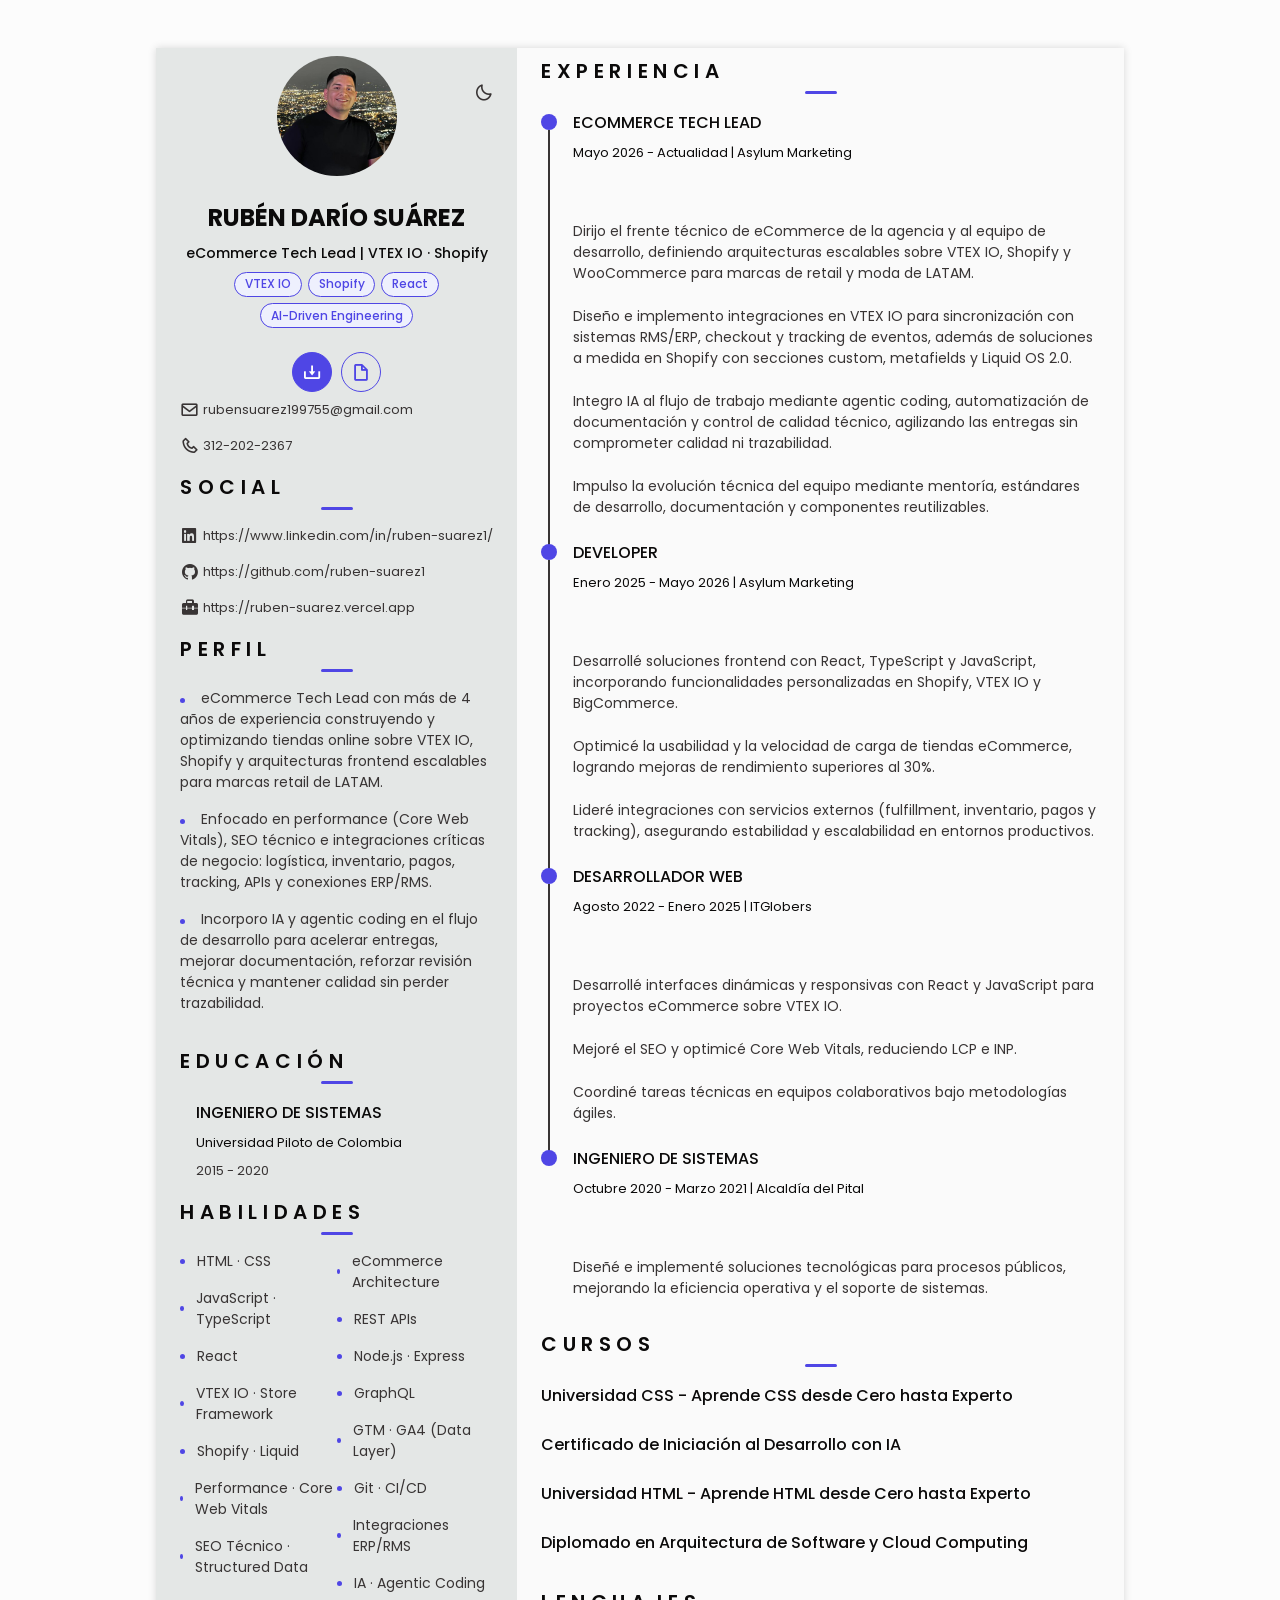
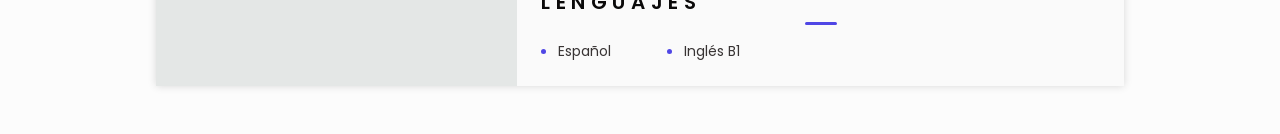
==== commit 8c5ce81a: "feat(cv): add visual PDF and ATS actions" ====
--- a/index.html
+++ b/index.html
@@ -80,7 +80,7 @@
     </header>
 
     <main class="l-main bd-container">
-        <div class="resume">
+        <div class="resume" id="area-cv">
             <div class="resume__left">
                 <!--========== HOME ==========-->
                 <section class="home" id="home">
@@ -98,9 +98,15 @@
                                 <span class="home__badge">AI-Driven Engineering</span>
                             </div>
 
-                            <div class="home__ats">
-                                <a href="cv-ats.html" class="home__ats-button">Versión ATS / Guardar como PDF</a>
-                                <p class="home__ats-help">Usá Imprimir &gt; Guardar como PDF para conservar el texto seleccionable.</p>
+                            <div class="home__actions" aria-label="Opciones del CV">
+                                <button class="home__action home__action--pdf" id="resume-button" type="button"
+                                    aria-label="Descargar PDF visual" title="Descargar PDF visual">
+                                    <i class='bx bx-download' aria-hidden="true"></i>
+                                </button>
+                                <a class="home__action home__action--ats" href="cv-ats.html"
+                                    aria-label="Abrir versión ATS" title="Abrir versión ATS">
+                                    <i class='bx bx-file-blank' aria-hidden="true"></i>
+                                </a>
                             </div>
                         </div>
 
--- a/assets/css/styles.css
+++ b/assets/css/styles.css
@@ -76,6 +76,134 @@
   color: var(--title-color);
 }
 
+/*========== Font size variables to scale cv ==========*/
+body.scale-cv{
+  --h1-font-size: .938rem;
+  --h2-font-size: .938rem;
+  --h3-font-size: .875rem;
+  --normal-font-size: .713rem;
+  --small-font-size: .75rem;
+  --smaller-font-size: .688rem;
+}
+
+/*========== Classes modified to generate the visual PDF ==========*/
+.scale-cv .home__actions,
+.scale-cv .change-theme{
+  display: none;
+}
+
+.scale-cv .l-main.bd-container{
+  width: 612px;
+  max-width: 612px;
+  margin: 0 auto;
+}
+
+.scale-cv .resume{
+  display: grid;
+  grid-template-columns: .5fr 1fr;
+  background-color: var(--container-color);
+}
+
+.scale-cv .resume__left{
+  background-color: var(--container-color-alt);
+}
+
+.scale-cv .section{
+  padding: .75rem 0 .80rem;
+}
+
+.scale-cv .section-title{
+  margin-bottom: .5rem;
+  padding-bottom: .15rem;
+  text-align: initial;
+}
+
+.scale-cv .section-title::after{
+  width: 22px;
+  height: 2px;
+}
+
+.scale-cv .profile__description{
+  text-align: initial;
+  margin-bottom: 1rem;
+}
+
+.scale-cv .resume__left,
+.scale-cv .resume__right{
+  padding: 0 1rem;
+}
+
+.scale-cv .home__img{
+  width: 90px;
+  height: 90px;
+}
+
+.scale-cv .home__container{
+  gap: 1.5rem;
+}
+
+.scale-cv .home__data{
+  gap: .25rem;
+}
+
+.scale-cv .home__badges{
+  gap: .25rem;
+}
+
+.scale-cv .home__badge{
+  font-size: .563rem;
+  padding: .1rem .45rem;
+}
+
+.scale-cv .home__address,
+.scale-cv .social__container{
+  gap: .75rem;
+}
+
+.scale-cv .home__icon,
+.scale-cv .social__icon,
+.scale-cv .interests__icon{
+  font-size: 1rem;
+}
+
+.scale-cv .education__container,
+.scale-cv .experience__container,
+.scale-cv .certificate__container{
+  gap: 1rem;
+}
+
+.scale-cv .education__time,
+.scale-cv .experience__time{
+  padding-right: .5rem;
+}
+
+.scale-cv .education__rounder,
+.scale-cv .experience__rounder{
+  width: 11px;
+  height: 11px;
+  margin-top: .22rem;
+}
+
+.scale-cv .education__line,
+.scale-cv .experience__line{
+  width: 1px;
+  height: 100%;
+  transform: translate(5px, 0);
+}
+
+.scale-cv .education__data,
+.scale-cv .experience__data{
+  gap: .25rem;
+}
+
+.scale-cv .skills__name{
+  margin-bottom: var(--mb-1);
+}
+
+.scale-cv .interests__container{
+  column-gap: 2.5rem;
+}
+
 body{
   margin: 0 0 var(--header-height) 0;
   padding: 0;
@@ -298,31 +426,55 @@
   margin-right: .25rem;
 }
 
-.home__ats {
+.home__actions{
+  display: flex;
+  justify-content: center;
+  gap: .6rem;
   margin-top: var(--mb-3);
 }
 
-.home__ats-button{
-  display: inline-block;
-  border: 2px solid var(--text-color);
-  color: var(--title-color);
-  padding: 1rem 2rem;
-  border-radius: .25rem;
-  transition: .3s;
-  font-weight: var(--font-medium);
-}
-
-.home__ats-button:hover{
+.home__action{
+  display: inline-flex;
+  width: 2.5rem;
+  height: 2.5rem;
+  align-items: center;
+  justify-content: center;
+  border: 1px solid var(--accent-color);
+  border-radius: 50%;
+  font-size: 1.25rem;
+  cursor: pointer;
+  transition: color .2s, background-color .2s, opacity .2s;
+}
+
+.home__action--pdf{
   background-color: var(--accent-color);
-  border-color: var(--accent-color);
   color: #fff;
 }
 
-.home__ats-help {
-  max-width: 24rem;
-  margin: .5rem auto 0;
-  color: var(--text-color-light);
-  font-size: var(--smaller-font-size);
+.home__action--ats{
+  background-color: transparent;
+  color: var(--accent-color);
+}
+
+.home__action--pdf:hover,
+.home__action--pdf:focus-visible{
+  background-color: var(--title-color);
+  border-color: var(--title-color);
+}
+
+.home__action--ats:hover,
+.home__action--ats:focus-visible{
+  background-color: var(--accent-color-light);
+}
+
+.home__action:focus-visible{
+  outline: 2px solid var(--accent-color);
+  outline-offset: 3px;
+}
+
+.home__action:disabled{
+  cursor: wait;
+  opacity: .55;
 }
 /*========== SOCIAL ==========*/
 .social__container{
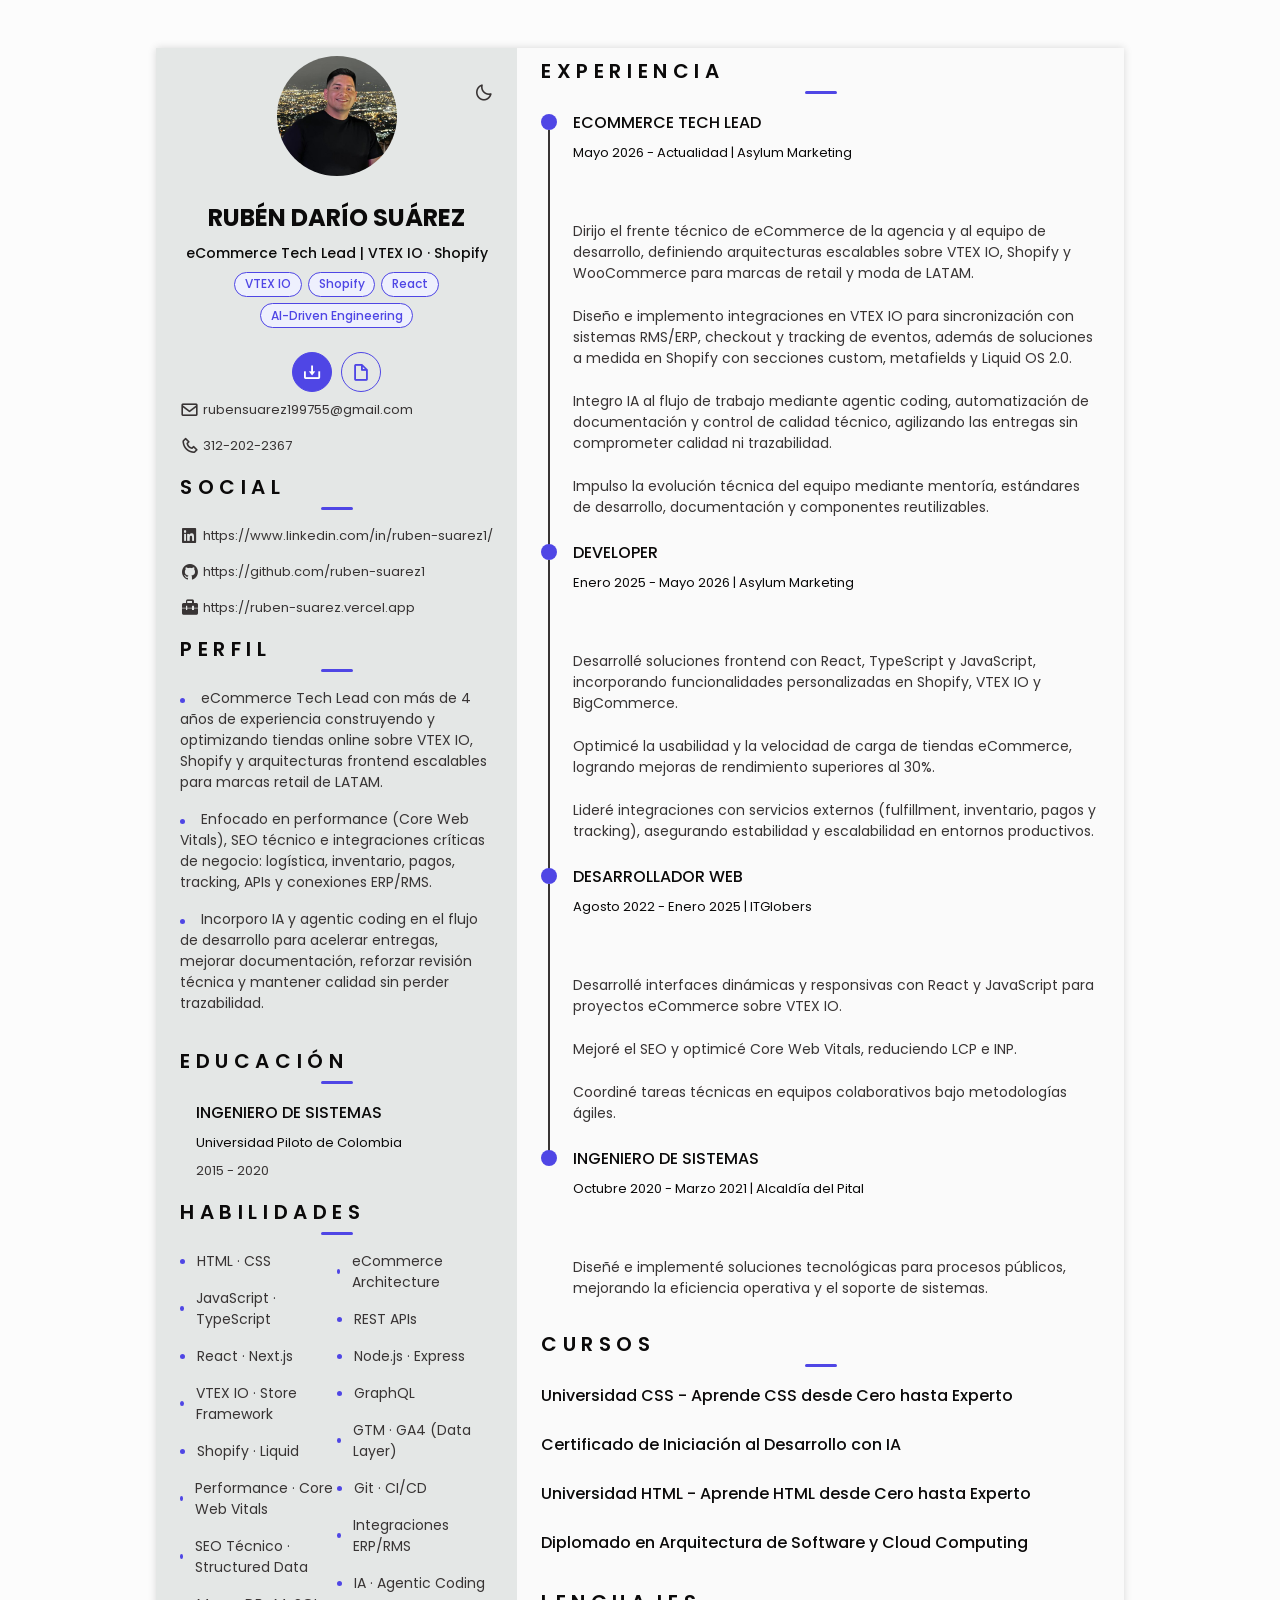
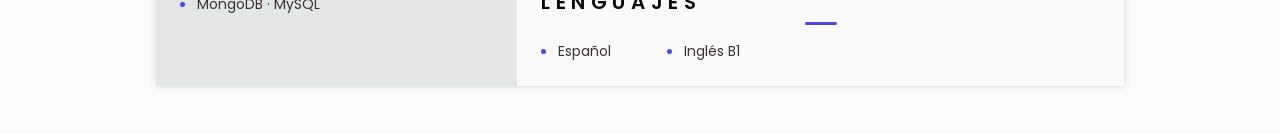
==== commit 2c10d848: "feat(cv): highlight full stack profile and integrations Add Next.js, MongoDB, MySQL and Salesforce t" ====
--- a/index.html
+++ b/index.html
@@ -191,13 +191,14 @@
                         <ul class="skills__data">
                             <li class="skills__name"><span class="skills__circle"></span>HTML · CSS</li>
                             <li class="skills__name"><span class="skills__circle"></span>JavaScript · TypeScript</li>
-                            <li class="skills__name"><span class="skills__circle"></span>React</li>
+                            <li class="skills__name"><span class="skills__circle"></span>React · Next.js</li>
                             <li class="skills__name"><span class="skills__circle"></span>VTEX IO · Store Framework</li>
                             <li class="skills__name"><span class="skills__circle"></span>Shopify · Liquid</li>
                             <li class="skills__name"><span class="skills__circle"></span>Performance · Core Web Vitals
                             </li>
                             <li class="skills__name"><span class="skills__circle"></span>SEO Técnico · Structured Data
                             </li>
+                            <li class="skills__name"><span class="skills__circle"></span>MongoDB · MySQL</li>
                         </ul>
 
                         <ul class="skills__data">
--- a/assets/css/styles.css
+++ b/assets/css/styles.css
@@ -109,11 +109,11 @@
 }
 
 .scale-cv .section{
-  padding: .75rem 0 .80rem;
+  padding: .5rem 0;
 }
 
 .scale-cv .section-title{
-  margin-bottom: .5rem;
+  margin-bottom: .4rem;
   padding-bottom: .15rem;
   text-align: initial;
 }
@@ -125,7 +125,7 @@
 
 .scale-cv .profile__description{
   text-align: initial;
-  margin-bottom: 1rem;
+  margin-bottom: .5rem;
 }
 
 .scale-cv .resume__left,
@@ -169,7 +169,7 @@
 .scale-cv .education__container,
 .scale-cv .experience__container,
 .scale-cv .certificate__container{
-  gap: 1rem;
+  gap: .5rem;
 }
 
 .scale-cv .education__time,
@@ -193,11 +193,21 @@
 
 .scale-cv .education__data,
 .scale-cv .experience__data{
-  gap: .25rem;
-}
-
-.scale-cv .skills__name{
-  margin-bottom: var(--mb-1);
+  gap: .125rem;
+}
+
+.scale-cv .skills__name,
+.scale-cv .languages__name{
+  margin-bottom: .5rem;
+}
+
+.scale-cv .experience__description{
+  line-height: 1.3;
+  margin-bottom: .25rem;
+}
+
+.scale-cv .certificate__content{
+  margin-bottom: 0;
 }
 
 .scale-cv .interests__container{
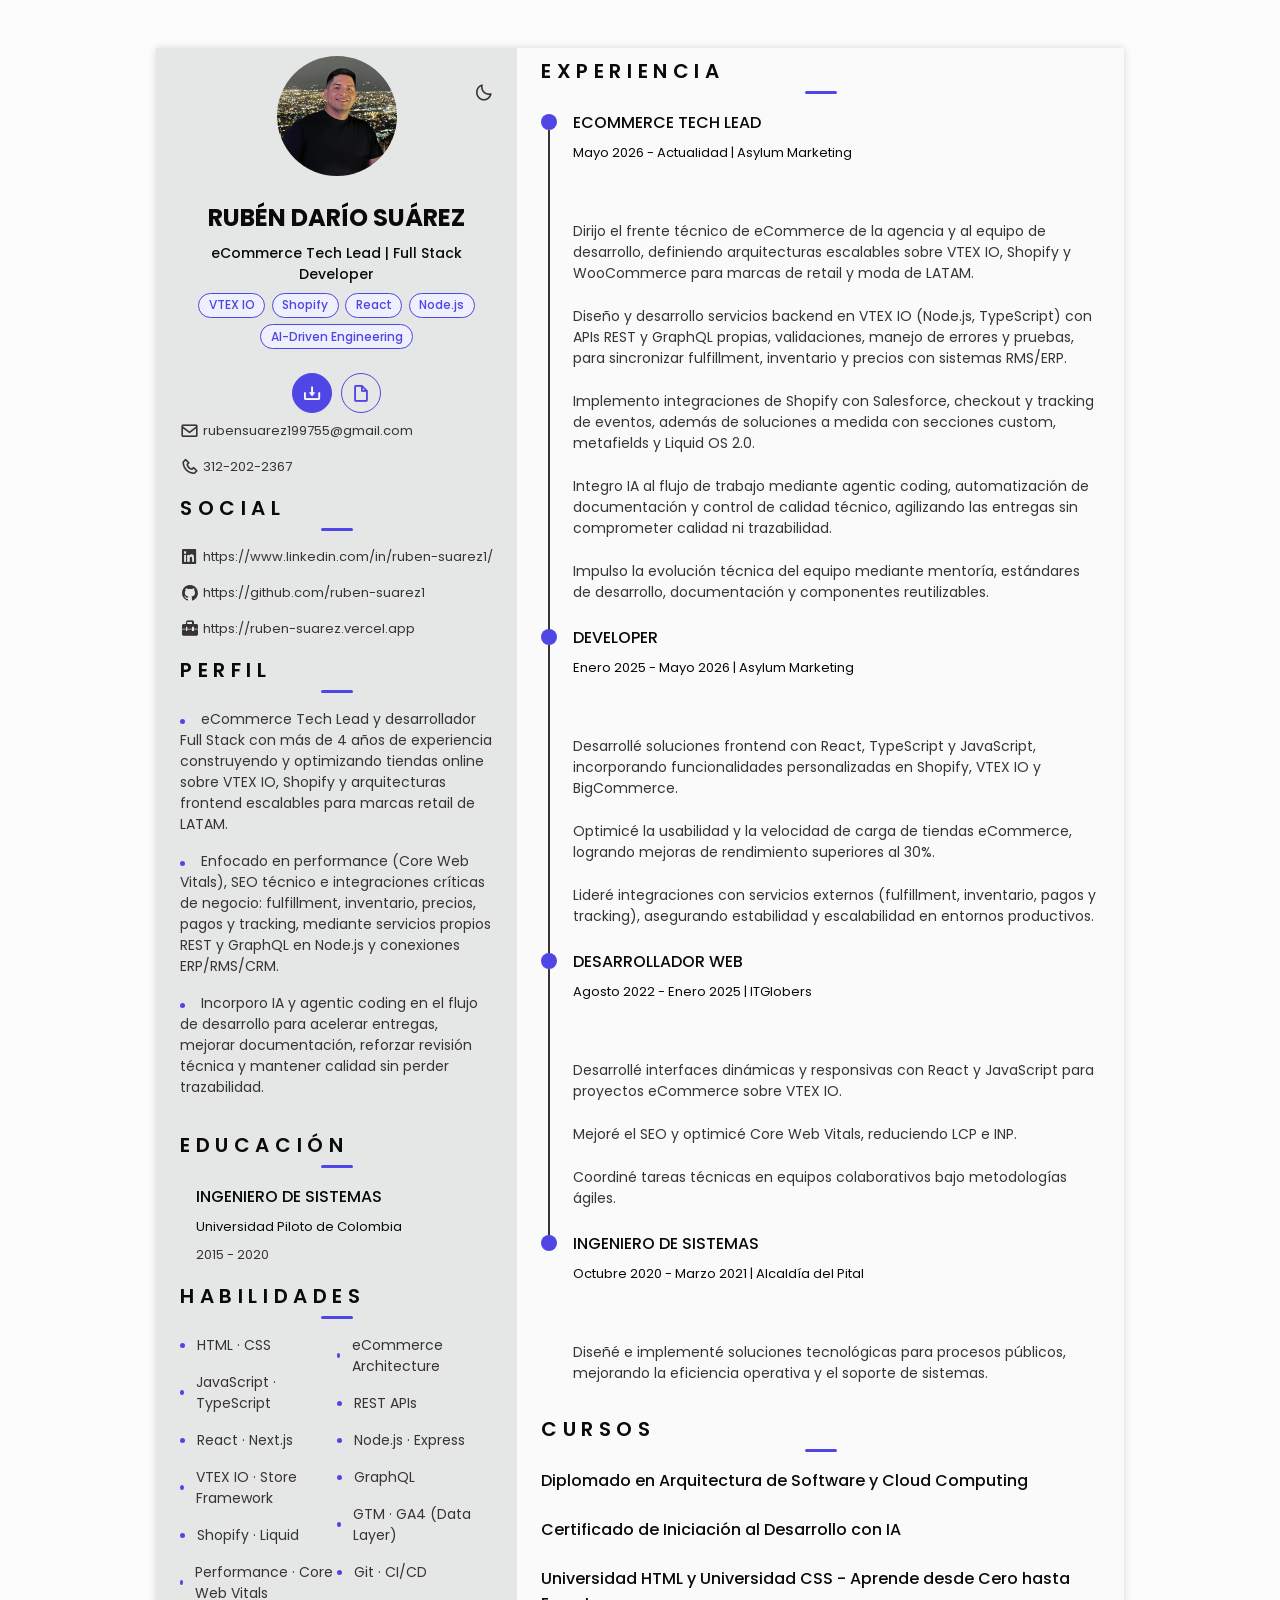
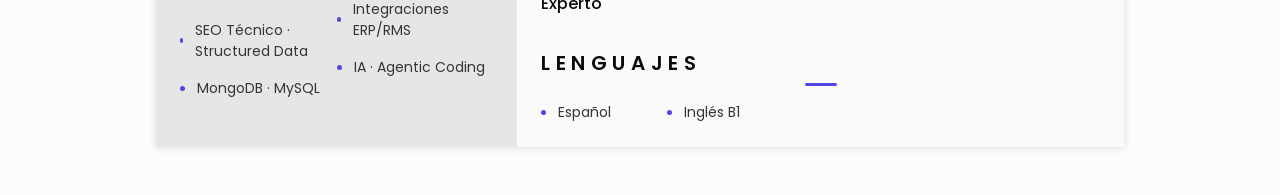
==== commit dbb075c6: "feat(cv): sync visual CV with full stack profile Mirror the ATS version in the visual CV: full stack" ====
--- a/index.html
+++ b/index.html
@@ -89,12 +89,13 @@
                             <img src='assets/img/perfil.jpg' alt="" class="home__img" />
 
                             <h1 class="home__title"><b>RUBÉN DARÍO SUÁREZ</b></h1>
-                            <h3 class="home__profession">eCommerce Tech Lead | VTEX IO · Shopify
+                            <h3 class="home__profession">eCommerce Tech Lead | Full Stack Developer
                             </h3>
                             <div class="home__badges">
                                 <span class="home__badge">VTEX IO</span>
                                 <span class="home__badge">Shopify</span>
                                 <span class="home__badge">React</span>
+                                <span class="home__badge">Node.js</span>
                                 <span class="home__badge">AI-Driven Engineering</span>
                             </div>
 
@@ -151,12 +152,12 @@
 
                     <p class="profile__description">
                         <span class="skills__circle"></span>
-                        eCommerce Tech Lead con más de 4 años de experiencia construyendo y optimizando tiendas online sobre VTEX IO, Shopify y arquitecturas frontend escalables para marcas retail de LATAM.
+                        eCommerce Tech Lead y desarrollador Full Stack con más de 4 años de experiencia construyendo y optimizando tiendas online sobre VTEX IO, Shopify y arquitecturas frontend escalables para marcas retail de LATAM.
                     </p>
 
                     <p class="profile__description">
                         <span class="skills__circle"></span>
-                        Enfocado en performance (Core Web Vitals), SEO técnico e integraciones críticas de negocio: logística, inventario, pagos, tracking, APIs y conexiones ERP/RMS.
+                        Enfocado en performance (Core Web Vitals), SEO técnico e integraciones críticas de negocio: fulfillment, inventario, precios, pagos y tracking, mediante servicios propios REST y GraphQL en Node.js y conexiones ERP/RMS/CRM.
                     </p>
 
                     <p class="profile__description">
@@ -233,7 +234,8 @@
                                 <span class="experience__company">Mayo 2026 - Actualidad | Asylum Marketing</span>
                                 <br /><br />
                                 <p class="experience__description">Dirijo el frente técnico de eCommerce de la agencia y al equipo de desarrollo, definiendo arquitecturas escalables sobre VTEX IO, Shopify y WooCommerce para marcas de retail y moda de LATAM.</p>
-                                <p class="experience__description">Diseño e implemento integraciones en VTEX IO para sincronización con sistemas RMS/ERP, checkout y tracking de eventos, además de soluciones a medida en Shopify con secciones custom, metafields y Liquid OS 2.0.</p>
+                                <p class="experience__description">Diseño y desarrollo servicios backend en VTEX IO (Node.js, TypeScript) con APIs REST y GraphQL propias, validaciones, manejo de errores y pruebas, para sincronizar fulfillment, inventario y precios con sistemas RMS/ERP.</p>
+                                <p class="experience__description">Implemento integraciones de Shopify con Salesforce, checkout y tracking de eventos, además de soluciones a medida con secciones custom, metafields y Liquid OS 2.0.</p>
                                 <p class="experience__description">Integro IA al flujo de trabajo mediante agentic coding, automatización de documentación y control de calidad técnico, agilizando las entregas sin comprometer calidad ni trazabilidad.</p>
                                 <p class="experience__description">Impulso la evolución técnica del equipo mediante mentoría, estándares de desarrollo, documentación y componentes reutilizables.</p>
                             </div>
@@ -293,7 +295,7 @@
                     <div class="certificate__container bd-grid">
 
                         <div class="certificate__content">
-                            <h3 class="certificate__title">Universidad CSS - Aprende CSS desde Cero hasta Experto</h3>
+                            <h3 class="certificate__title">Diplomado en Arquitectura de Software y Cloud Computing</h3>
                         </div>
 
                         <div class="certificate__content">
@@ -301,11 +303,7 @@
                         </div>
 
                         <div class="certificate__content">
-                            <h3 class="certificate__title">Universidad HTML - Aprende HTML desde Cero hasta Experto</h3>
-                        </div>
-
-                        <div class="certificate__content">
-                            <h3 class="certificate__title">Diplomado en Arquitectura de Software y Cloud Computing</h3>
+                            <h3 class="certificate__title">Universidad HTML y Universidad CSS - Aprende desde Cero hasta Experto</h3>
                         </div>
 
                     </div>
